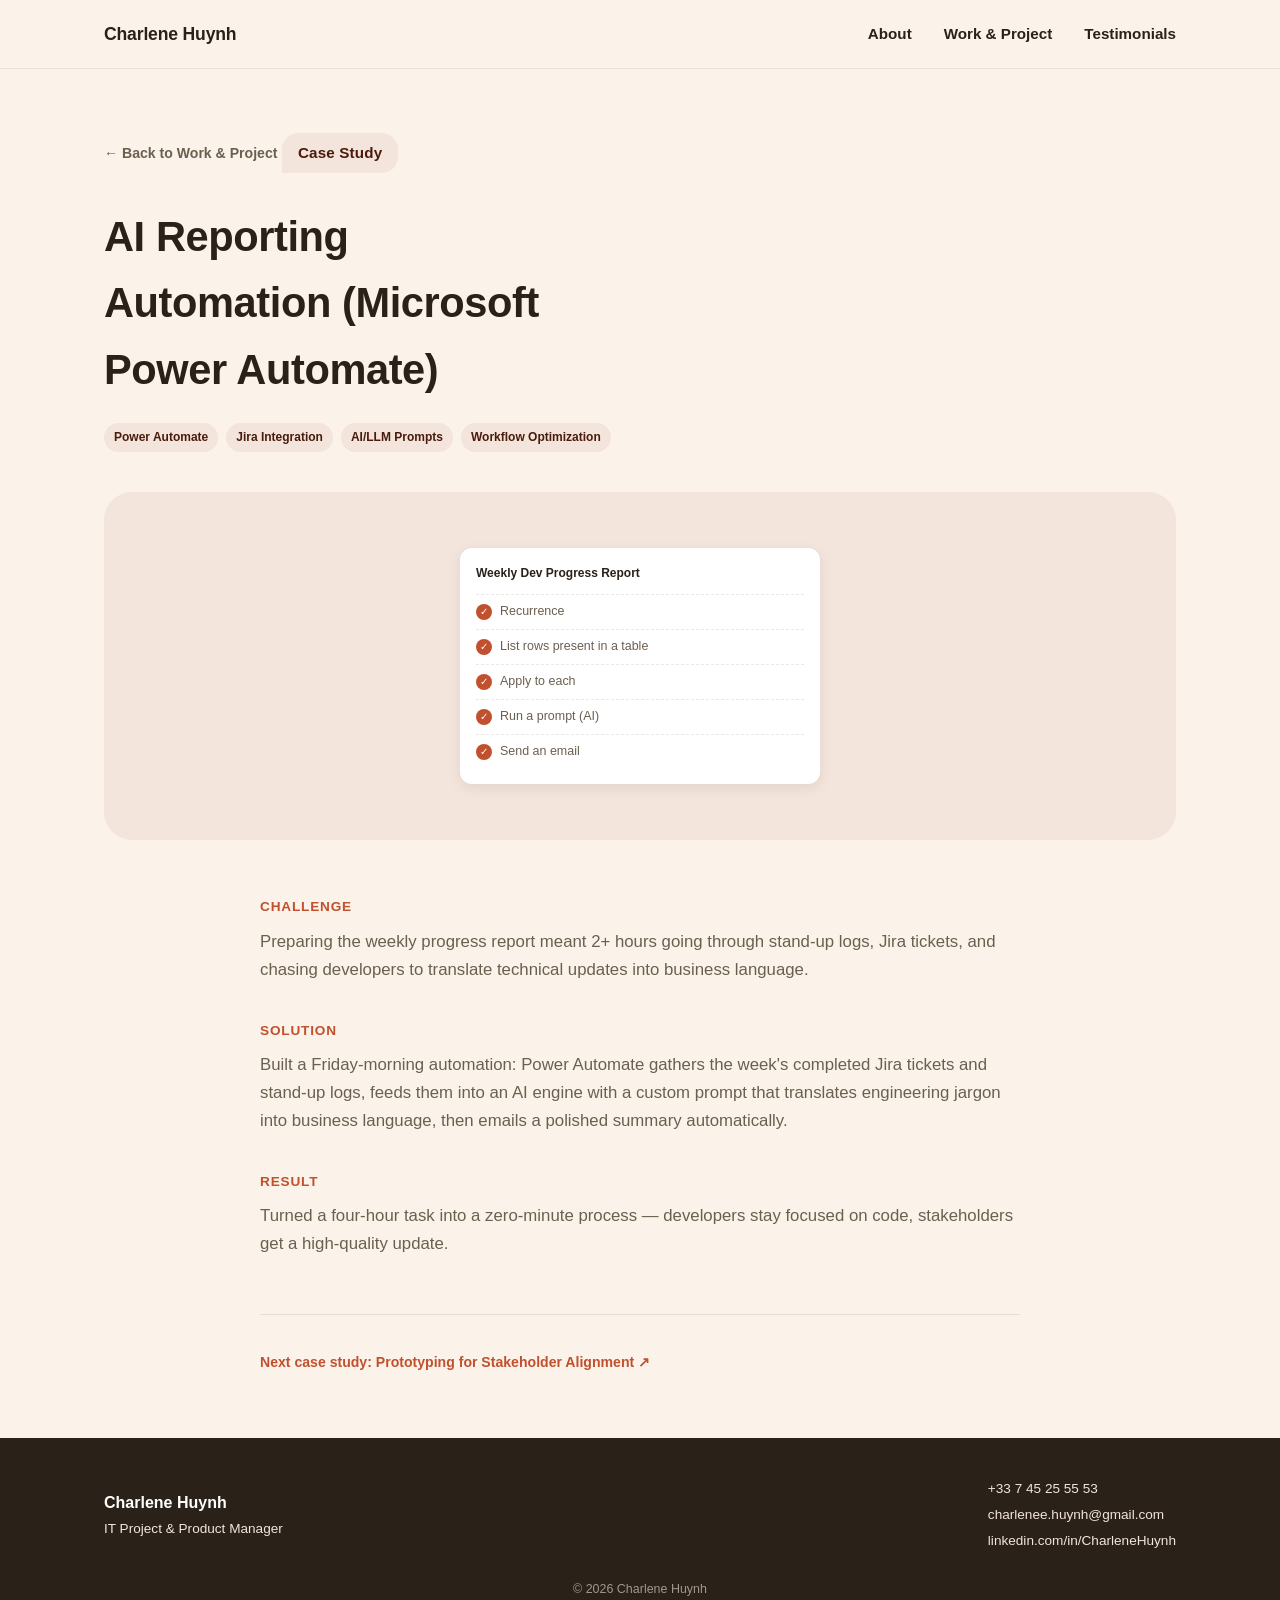
==== work/ai-reporting.html @ f8cd50cb "Initial site" ====
<!DOCTYPE html>
<html lang="en">
<head>
<meta charset="UTF-8">
<meta name="viewport" content="width=device-width, initial-scale=1.0">
<title>AI Reporting Automation — Charlene Huynh</title>
<meta name="description" content="Case study: automating weekly progress reports with Power Automate and AI.">
<link rel="stylesheet" href="../css/style.css">
</head>
<body>

<header class="site-header">
  <div class="wrap header-inner">
    <a href="../index.html#about" class="logo">Charlene Huynh</a>
    <button class="nav-toggle" id="navToggle" aria-label="Toggle navigation" aria-expanded="false">
      <span></span><span></span><span></span>
    </button>
    <nav class="site-nav" id="siteNav">
      <a href="../index.html#about" class="nav-link">About</a>
      <a href="../index.html#work" class="nav-link">Work &amp; Project</a>
      <a href="../index.html#testimonials" class="nav-link">Testimonials</a>
    </nav>
  </div>
</header>

<main>
  <section class="section case-hero">
    <div class="wrap">
      <a href="../index.html#work" class="back-link">← Back to Work &amp; Project</a>
      <p class="eyebrow">Case Study</p>
      <h1 class="case-title">AI Reporting Automation (Microsoft Power Automate)</h1>
      <div class="tag-row">
        <span class="tag">Power Automate</span>
        <span class="tag">Jira Integration</span>
        <span class="tag">AI/LLM Prompts</span>
        <span class="tag">Workflow Optimization</span>
      </div>
    </div>
  </section>

  <section class="section" style="padding-top:0;">
    <div class="wrap">
      <div class="case-visual-wrap">
        <div class="mock-flow">
          <div class="mock-flow-title">Weekly Dev Progress Report</div>
          <div class="mock-flow-step"><span class="mock-flow-check">✓</span>Recurrence</div>
          <div class="mock-flow-step"><span class="mock-flow-check">✓</span>List rows present in a table</div>
          <div class="mock-flow-step"><span class="mock-flow-check">✓</span>Apply to each</div>
          <div class="mock-flow-step"><span class="mock-flow-check">✓</span>Run a prompt (AI)</div>
          <div class="mock-flow-step"><span class="mock-flow-check">✓</span>Send an email</div>
        </div>
      </div>

      <div class="case-content">
        <div class="case-block">
          <h2>Challenge</h2>
          <p>Preparing the weekly progress report meant 2+ hours going through stand-up logs, Jira tickets, and chasing developers to translate technical updates into business language.</p>
        </div>
        <div class="case-block">
          <h2>Solution</h2>
          <p>Built a Friday-morning automation: Power Automate gathers the week's completed Jira tickets and stand-up logs, feeds them into an AI engine with a custom prompt that translates engineering jargon into business language, then emails a polished summary automatically.</p>
        </div>
        <div class="case-block">
          <h2>Result</h2>
          <p>Turned a four-hour task into a zero-minute process — developers stay focused on code, stakeholders get a high-quality update.</p>
        </div>

        <div class="case-nav-row">
          <a href="prototyping.html" class="project-link">Next case study: Prototyping for Stakeholder Alignment ↗</a>
        </div>
      </div>
    </div>
  </section>
</main>

<footer class="site-footer">
  <div class="wrap footer-inner">
    <div class="footer-brand">
      <p class="footer-name">Charlene Huynh</p>
      <p class="footer-title">IT Project &amp; Product Manager</p>
    </div>
    <div class="footer-contact">
      <a href="tel:+33745255553">+33 7 45 25 55 53</a>
      <a href="mailto:charlenee.huynh@gmail.com">charlenee.huynh@gmail.com</a>
      <a href="https://linkedin.com/in/CharleneHuynh" target="_blank" rel="noopener">linkedin.com/in/CharleneHuynh</a>
    </div>
    <p class="footer-copy">&copy; 2026 Charlene Huynh</p>
  </div>
</footer>

<script src="../js/main.js"></script>
</body>
</html>
---- css/style.css ----
/* ===== Design tokens ===== */
:root {
  --bg: #FBF3E9;
  --heading: #2A2118;
  --body: #6B5F4F;
  --tint: #F3E4DC;
  --mid: #C1502E;
  --deep: #9E3D1F;
  --darkest: #4A1B0C;

  --font: -apple-system, BlinkMacSystemFont, "Segoe UI", Roboto, "Helvetica Neue", Arial, sans-serif;

  --radius-lg: 28px;
  --radius-md: 18px;
  --radius-sm: 12px;

  --wrap-max: 1120px;
}

/* ===== Reset ===== */
* { box-sizing: border-box; }
html { scroll-behavior: smooth; }
body {
  margin: 0;
  font-family: var(--font);
  background: var(--bg);
  color: var(--body);
  line-height: 1.6;
  -webkit-font-smoothing: antialiased;
}
img { max-width: 100%; display: block; }
a { color: inherit; text-decoration: none; }
ul, ol { margin: 0; padding: 0; list-style: none; }
h1, h2, h3, p { margin: 0; }

.wrap {
  max-width: var(--wrap-max);
  margin: 0 auto;
  padding: 0 24px;
}

.section { padding: 64px 0; }

.section-heading {
  font-size: clamp(1.5rem, 2.2vw, 2rem);
  font-weight: 800;
  color: var(--heading);
  letter-spacing: -0.01em;
  margin-bottom: 32px;
}
.section-heading.centered { text-align: center; }

/* ===== Buttons ===== */
.btn {
  display: inline-flex;
  align-items: center;
  justify-content: center;
  padding: 14px 28px;
  border-radius: 999px;
  font-weight: 600;
  font-size: 0.95rem;
  border: 2px solid var(--heading);
  transition: transform 0.15s ease, background 0.15s ease, color 0.15s ease;
  cursor: pointer;
}
.btn:hover { transform: translateY(-2px); }
.btn-primary {
  background: var(--heading);
  color: var(--bg);
}
.btn-primary:hover { background: #3a2e20; }
.btn-secondary {
  background: transparent;
  color: var(--heading);
}
.btn-secondary:hover { background: var(--heading); color: var(--bg); }

/* ===== Header / Nav ===== */
.site-header {
  position: sticky;
  top: 0;
  z-index: 100;
  background: rgba(251, 243, 233, 0.9);
  backdrop-filter: blur(8px);
  border-bottom: 1px solid rgba(42, 33, 24, 0.08);
}
.header-inner {
  display: flex;
  align-items: center;
  justify-content: space-between;
  padding-top: 18px;
  padding-bottom: 18px;
}
.logo {
  font-weight: 800;
  font-size: 1.1rem;
  color: var(--heading);
  letter-spacing: -0.01em;
}
.site-nav {
  display: flex;
  gap: 32px;
}
.nav-link {
  font-weight: 600;
  font-size: 0.95rem;
  color: var(--heading);
  position: relative;
  padding: 4px 0;
}
.nav-link::after {
  content: "";
  position: absolute;
  left: 0; right: 100%;
  bottom: 0;
  height: 2px;
  background: var(--mid);
  transition: right 0.2s ease;
}
.nav-link:hover::after,
.nav-link.active::after { right: 0; }

.nav-toggle {
  display: none;
  flex-direction: column;
  justify-content: center;
  gap: 5px;
  width: 32px;
  height: 32px;
  background: none;
  border: none;
  cursor: pointer;
  padding: 0;
}
.nav-toggle span {
  display: block;
  height: 2px;
  width: 100%;
  background: var(--heading);
  border-radius: 2px;
  transition: transform 0.2s ease, opacity 0.2s ease;
}
.nav-toggle.is-open span:nth-child(1) { transform: translateY(7px) rotate(45deg); }
.nav-toggle.is-open span:nth-child(2) { opacity: 0; }
.nav-toggle.is-open span:nth-child(3) { transform: translateY(-7px) rotate(-45deg); }

/* ===== Hero ===== */
.hero-section { padding-top: 48px; }

.hero-card {
  background: var(--bg);
  border-radius: var(--radius-lg);
  display: grid;
  grid-template-columns: 55% 45%;
  align-items: stretch;
  gap: 24px;
  padding: 24px 0;
}
.hero-content {
  min-width: 0;
  display: flex;
  flex-direction: column;
  justify-content: center;
}
.eyebrow {
  display: inline-flex;
  width: fit-content;
  background: var(--tint);
  color: var(--darkest);
  font-weight: 700;
  font-size: 0.95rem;
  letter-spacing: 0.01em;
  border-radius: 16px 16px 16px 0px;
  padding: 8px 16px;
  margin-bottom: 16px;
  opacity: 0;
  transform: scale(0.2) translateY(16px);
  animation:
    eyebrow-fade-in 0.45s ease forwards,
    eyebrow-pop-in 0.55s cubic-bezier(0.34, 1.9, 0.64, 1) forwards;
}
@keyframes eyebrow-fade-in {
  from { opacity: 0; }
  to { opacity: 1; }
}
@keyframes eyebrow-pop-in {
  from { transform: scale(0.2) translateY(16px); }
  to { transform: scale(1) translateY(0); }
}
.hero-headline {
  font-size: clamp(2.6rem, 6vw, 4.5rem);
  font-weight: 800;
  line-height: 1.05;
  letter-spacing: -0.02em;
  margin-bottom: 20px;
}
.hero-headline .line-charcoal,
.hero-headline .line-accent {
  display: block;
}
.line-charcoal { color: var(--heading); }
.line-accent { color: var(--mid); }

.hero-support {
  color: var(--body);
  font-size: 1.15rem;
  max-width: 46ch;
  margin-bottom: 32px;
}
.hero-buttons {
  display: flex;
  gap: 16px;
  flex-wrap: wrap;
}

.hero-photo {
  border: none;
  box-shadow: none;
  outline: none;
  border-radius: var(--radius-lg);
  overflow: hidden;
}
.hero-photo img {
  display: block;
  width: 100%;
  height: 100%;
  object-fit: cover;
  border: none;
  box-shadow: none;
  outline: none;
}

/* ===== Stat row ===== */
.stat-row {
  display: flex;
  align-items: center;
  padding: 0.5rem;
  width: 100%;
  margin-top: 12px;
}
.stat-col {
  flex: 1;
  display: flex;
  flex-direction: column;
  align-items: center;
  text-align: center;
}
.stat-number {
  font-size: 30px;
  font-weight: 800;
  line-height: 1;
  color: var(--deep);
}
.stat-caption {
  margin-top: 6px;
  font-size: 12px;
  color: var(--body);
}
.stat-divider {
  align-self: stretch;
  width: 1px;
  background: #E4D5C8;
  flex-shrink: 0;
  margin: 0 16px;
}

/* ===== Bio ===== */
.bio-block { padding: 56px 0 8px; }
.positioning-line {
  font-size: 1.3rem;
  font-weight: 700;
  color: var(--heading);
  margin-bottom: 16px;
  line-height: 1.4;
}
.bio-text { margin-bottom: 28px; }
.meta-row {
  display: grid;
  grid-template-columns: repeat(auto-fit, minmax(180px, 1fr));
  gap: 20px;
  border-top: 1px solid rgba(42,33,24,0.1);
  padding-top: 24px;
}
.meta-label {
  display: block;
  font-size: 0.8rem;
  font-weight: 700;
  text-transform: uppercase;
  letter-spacing: 0.05em;
  color: var(--mid);
  margin-bottom: 6px;
}
.meta-value { font-size: 0.95rem; color: var(--body); }

.lang-pills {
  display: flex;
  flex-wrap: wrap;
  gap: 8px;
}
.lang-pill {
  background: var(--tint);
  border-radius: 999px;
  padding: 6px 14px;
  font-size: 12px;
  color: var(--deep);
}
.lang-pill strong {
  font-weight: 700;
  font-size: 13px;
  color: var(--darkest);
}

/* ===== Skills ===== */
.skills-block { padding-top: 56px; }
.skills-grid {
  display: flex;
  flex-wrap: wrap;
  justify-content: center;
  align-items: stretch;
  gap: 20px;
}
.skill-card {
  flex: 0 1 31%;
  background: var(--tint);
  border-radius: var(--radius-md);
  padding: 28px;
  box-shadow: 0 4px 18px rgba(42, 33, 24, 0.07);
}
.skill-icon {
  display: inline-flex;
  align-items: center;
  justify-content: center;
  width: 44px;
  height: 44px;
  background: var(--bg);
  color: var(--mid);
  border-radius: 12px;
  margin-bottom: 16px;
}
.skill-icon svg { width: 22px; height: 22px; }
.skill-title {
  font-size: 1.05rem;
  font-weight: 700;
  color: var(--heading);
  margin-bottom: 8px;
}
.skill-desc { font-size: 0.9rem; color: var(--body); }

/* ===== CV / Timeline ===== */
.cv-section { background: var(--tint); }

.timeline {
  position: relative;
  margin-left: 6px;
  padding-left: 32px;
  border-left: 2px solid rgba(42,33,24,0.15);
}
.timeline-item { position: relative; padding-bottom: 36px; }
.timeline-item:last-child { padding-bottom: 0; }
.timeline-dot {
  position: absolute;
  left: -39px;
  top: 4px;
  width: 14px;
  height: 14px;
  border-radius: 50%;
  background: #b8ab97;
  border: 3px solid var(--tint);
}
.timeline-item.is-current .timeline-dot {
  background: var(--mid);
  width: 16px;
  height: 16px;
  left: -40px;
}
.timeline-role {
  font-weight: 700;
  color: var(--heading);
  font-size: 1.05rem;
  margin-bottom: 4px;
}
.timeline-meta {
  font-size: 0.85rem;
  color: var(--mid);
  font-weight: 600;
  margin-bottom: 8px;
}
.timeline-summary { font-size: 0.95rem; max-width: 68ch; }
.timeline-summary li {
  position: relative;
  padding-left: 18px;
  margin-bottom: 6px;
}
.timeline-summary li:last-child { margin-bottom: 0; }
.timeline-summary li::before {
  content: "";
  position: absolute;
  left: 0;
  top: 0.6em;
  width: 6px;
  height: 6px;
  border-radius: 50%;
  background: var(--mid);
}

.timeline-other {
  margin-top: 24px;
  margin-left: 32px;
  font-size: 0.88rem;
  color: var(--body);
}

.cv-columns {
  display: grid;
  grid-template-columns: 1fr 1fr;
  gap: 40px;
  margin-top: 48px;
}
.cv-subheading {
  font-size: 1.1rem;
  font-weight: 700;
  color: var(--heading);
  margin-bottom: 18px;
}
.cv-list li { margin-bottom: 18px; }
.cv-list-title { font-weight: 700; color: var(--heading); font-size: 0.95rem; }
.cv-list-meta { font-size: 0.82rem; color: var(--mid); font-weight: 600; margin: 2px 0; }
.cv-list-desc { font-size: 0.88rem; color: var(--body); }

.cv-download-row { margin-top: 40px; }

/* ===== Work & Project ===== */
.project-grid {
  display: grid;
  grid-template-columns: repeat(3, 1fr);
  gap: 24px;
}
.project-card {
  background: var(--bg);
  border-radius: var(--radius-md);
  overflow: hidden;
  display: flex;
  flex-direction: column;
  box-shadow: 0 4px 18px rgba(42, 33, 24, 0.08);
  transition: transform 0.18s ease, box-shadow 0.18s ease;
}
a.project-card { cursor: pointer; }
a.project-card:hover {
  transform: translateY(-4px);
  box-shadow: 0 10px 28px rgba(42, 33, 24, 0.14);
}
.project-visual {
  background: var(--tint);
  aspect-ratio: 4/3;
  display: flex;
  align-items: center;
  justify-content: center;
  padding: 20px;
}
.project-body { padding: 24px; }
.project-title {
  font-size: 1.05rem;
  font-weight: 700;
  color: var(--heading);
  margin-bottom: 12px;
}
.tag-row {
  display: flex;
  flex-wrap: wrap;
  gap: 8px;
  margin-bottom: 16px;
}
.tag {
  font-size: 0.75rem;
  font-weight: 700;
  color: var(--darkest);
  background: var(--tint);
  padding: 5px 10px;
  border-radius: 999px;
}
.project-text {
  font-size: 0.9rem;
  color: var(--body);
  margin-bottom: 10px;
}
.project-link {
  display: inline-flex;
  align-items: center;
  gap: 4px;
  margin-top: 4px;
  font-size: 0.88rem;
  font-weight: 700;
  color: var(--mid);
}
a.project-card:hover .project-link { text-decoration: underline; }

/* --- Diagram (Project 1) --- */
.diagram { width: 100%; height: auto; }
.diagram .node { fill: #fff; stroke: var(--mid); stroke-width: 1.5; }
.diagram .node-start { fill: var(--deep); stroke: var(--deep); }
.diagram .node-start + .node-text { fill: var(--tint); }
.diagram .node-text { fill: var(--heading); font-size: 13px; font-weight: 700; }
.diagram .edge { stroke: var(--mid); stroke-width: 1.5; fill: none; }
.diagram .arrowhead { fill: var(--mid); }

/* --- Mock Power Automate flow (Project 2) --- */
.mock-flow {
  background: #fff;
  border-radius: var(--radius-sm);
  padding: 16px;
  width: 100%;
  box-shadow: 0 4px 14px rgba(42,33,24,0.08);
}
.mock-flow-title {
  font-size: 0.75rem;
  font-weight: 700;
  color: var(--heading);
  margin-bottom: 10px;
}
.mock-flow-step {
  display: flex;
  align-items: center;
  gap: 8px;
  font-size: 0.78rem;
  color: var(--body);
  padding: 7px 0;
  border-top: 1px dashed rgba(42,33,24,0.1);
}
.mock-flow-step:first-of-type { border-top: none; }
.mock-flow-check {
  width: 16px;
  height: 16px;
  border-radius: 50%;
  background: var(--mid);
  color: #fff;
  font-size: 10px;
  display: inline-flex;
  align-items: center;
  justify-content: center;
  flex-shrink: 0;
}

/* --- Mock Figma phone (Project 3) --- */
.mock-phone {
  width: 130px;
  height: 100%;
  max-height: 220px;
  background: var(--heading);
  border-radius: 22px;
  padding: 10px 8px;
  position: relative;
  margin: 0 auto;
}
.mock-phone-notch {
  width: 40px;
  height: 6px;
  background: rgba(251,243,233,0.3);
  border-radius: 4px;
  margin: 0 auto 8px;
}
.mock-phone-screen {
  background: #fff;
  border-radius: 12px;
  height: calc(100% - 16px);
  padding: 8px;
  display: flex;
  flex-direction: column;
  gap: 6px;
}
.mock-phone-bar {
  font-size: 8px;
  font-weight: 700;
  color: var(--mid);
  text-align: center;
  margin-bottom: 2px;
}
.mock-phone-avatars { display: flex; gap: 4px; }
.mock-phone-avatars span {
  width: 12px; height: 12px;
  border-radius: 50%;
  background: var(--tint);
  border: 1px solid var(--mid);
}
.mock-phone-photo {
  flex: 1;
  background: var(--tint);
  border-radius: 6px;
}
.mock-phone-lines { display: flex; flex-direction: column; gap: 4px; }
.mock-phone-lines span {
  height: 4px;
  border-radius: 2px;
  background: #eee;
}
.mock-phone-lines span:nth-child(1) { width: 90%; }
.mock-phone-lines span:nth-child(2) { width: 70%; }
.mock-phone-lines span:nth-child(3) { width: 50%; }

/* ===== Testimonials ===== */
.testimonial-grid {
  display: grid;
  grid-template-columns: repeat(3, 1fr);
  gap: 24px;
}
.testimonial-card {
  text-align: center;
  padding: 8px;
}
.avatar {
  width: 52px;
  height: 52px;
  border-radius: 50%;
  background: var(--tint);
  color: var(--mid);
  font-weight: 800;
  font-size: 0.95rem;
  display: flex;
  align-items: center;
  justify-content: center;
  margin: 0 auto 18px;
}
.testimonial-quote {
  font-size: 0.92rem;
  color: var(--body);
  margin-bottom: 16px;
}
.testimonial-name {
  font-weight: 700;
  color: var(--heading);
  font-size: 0.9rem;
}
.testimonial-role {
  font-size: 0.8rem;
  color: var(--body);
  margin-top: 2px;
}

/* ===== Footer ===== */
.site-footer {
  background: var(--heading);
  color: var(--tint);
  padding: 40px 0;
}
.footer-inner {
  display: flex;
  flex-wrap: wrap;
  justify-content: space-between;
  align-items: center;
  gap: 20px;
}
.footer-name { font-weight: 800; color: #fff; }
.footer-title { font-size: 0.85rem; color: var(--tint); margin-top: 2px; }
.footer-contact {
  display: flex;
  flex-direction: column;
  gap: 4px;
  font-size: 0.85rem;
}
.footer-contact a:hover { color: var(--mid); }
.footer-copy {
  font-size: 0.78rem;
  color: rgba(243,228,220,0.6);
  width: 100%;
  text-align: center;
  margin-top: 8px;
}

/* ===== Case Study (project detail pages) ===== */
.back-link {
  display: inline-flex;
  align-items: center;
  gap: 6px;
  font-size: 0.88rem;
  font-weight: 700;
  color: var(--body);
  margin-bottom: 24px;
}
.back-link:hover { color: var(--mid); }

.case-hero { padding-bottom: 24px; }
.case-title {
  font-size: clamp(1.8rem, 3.6vw, 2.6rem);
  font-weight: 800;
  color: var(--heading);
  letter-spacing: -0.01em;
  margin: 14px 0 20px;
  max-width: 20ch;
}

.case-visual-wrap {
  background: var(--tint);
  border-radius: var(--radius-lg);
  padding: clamp(24px, 5vw, 56px);
  display: flex;
  align-items: center;
  justify-content: center;
  min-height: 280px;
}
.case-visual-wrap .diagram { max-width: 560px; }
.case-visual-wrap .mock-flow { max-width: 360px; }
.case-visual-wrap .mock-phone { width: 200px; max-height: 360px; }

.case-content {
  max-width: 760px;
  margin: 0 auto;
  padding-top: 56px;
}
.case-block { margin-bottom: 36px; }
.case-block:last-of-type { margin-bottom: 0; }
.case-block h2 {
  font-size: 0.85rem;
  font-weight: 800;
  text-transform: uppercase;
  letter-spacing: 0.06em;
  color: var(--mid);
  margin-bottom: 10px;
}
.case-block p {
  font-size: 1.05rem;
  color: var(--body);
  line-height: 1.65;
}

.case-cta { margin-top: 40px; }

.case-nav-row {
  margin-top: 56px;
  padding-top: 32px;
  border-top: 1px solid rgba(42,33,24,0.1);
}

/* ===== Responsive ===== */
@media (max-width: 860px) {
  .nav-toggle { display: flex; }
  .site-nav {
    position: absolute;
    top: 100%;
    left: 0;
    right: 0;
    background: var(--bg);
    flex-direction: column;
    gap: 0;
    max-height: 0;
    overflow: hidden;
    transition: max-height 0.25s ease;
    border-bottom: 1px solid rgba(42,33,24,0.08);
  }
  .site-nav.is-open { max-height: 240px; }
  .nav-link { padding: 16px 24px; border-top: 1px solid rgba(42,33,24,0.06); }

  .hero-card { grid-template-columns: 1fr; gap: 28px; }
  .hero-photo { width: 100%; max-width: 220px; margin: 0 auto; border-radius: var(--radius-md); order: 1; }
  .hero-photo img { height: auto; aspect-ratio: 4/5; }
  .hero-content { text-align: center; order: 2; }
  .hero-buttons { justify-content: center; }

  .skill-card { flex-basis: 47%; }
  .cv-columns { grid-template-columns: 1fr; gap: 32px; }
  .project-grid { grid-template-columns: 1fr; }
  .testimonial-grid { grid-template-columns: 1fr; }
  .footer-inner { flex-direction: column; text-align: center; }
  .footer-contact { align-items: center; }
}

@media (max-width: 640px) {
  .stat-row { display: grid; grid-template-columns: 1fr 1fr; gap: 24px; padding: 0.5rem; }
  .stat-divider { display: none; }
}

@media (max-width: 520px) {
  .skill-card { flex-basis: 100%; }
  .section { padding: 48px 0; }
}
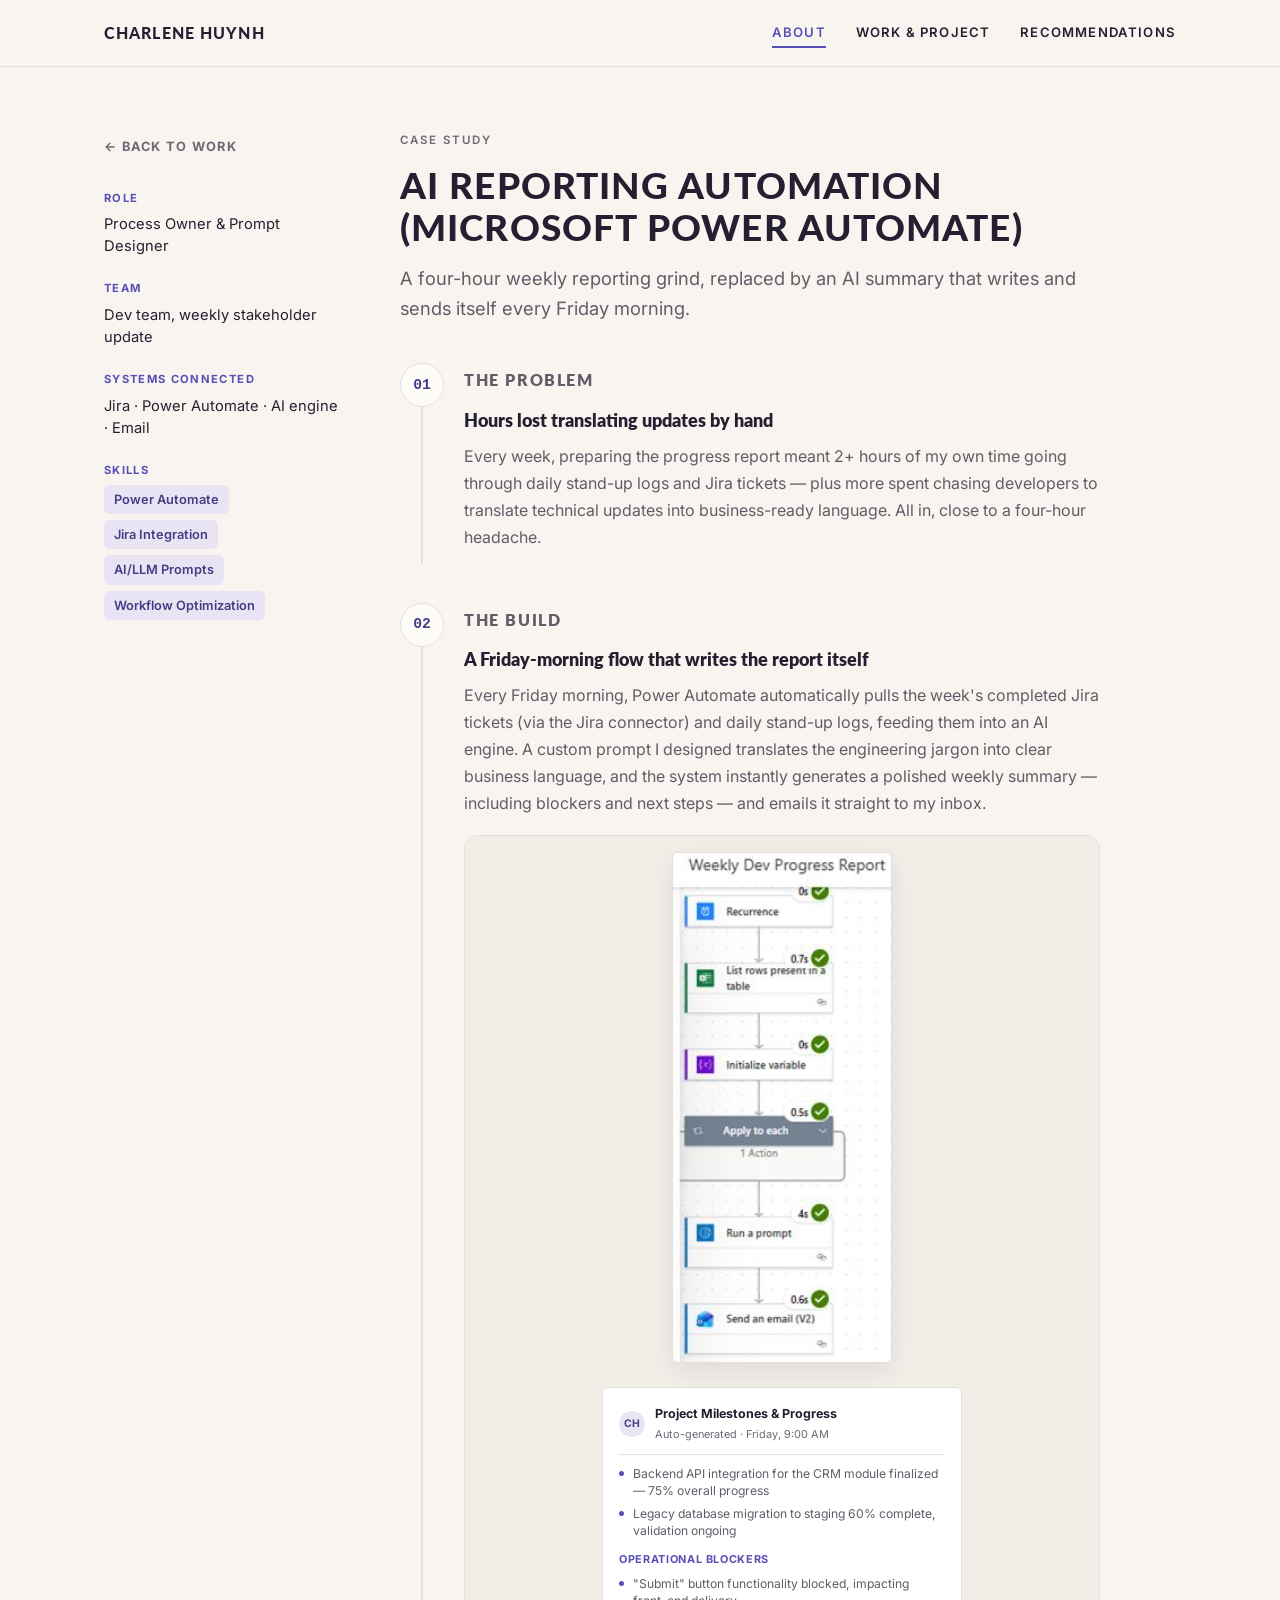
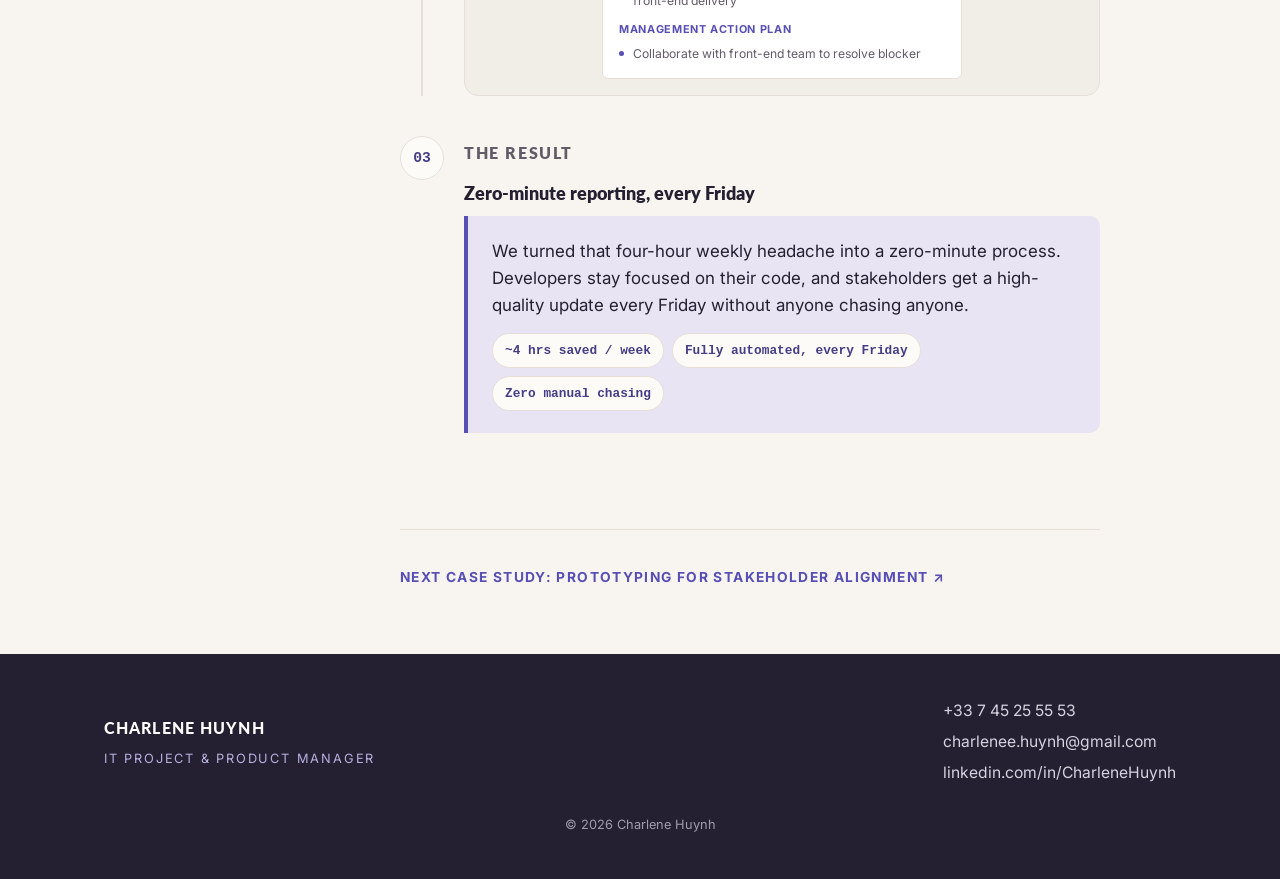
==== commit dee2f51b: "Add real project screenshots, new case studies, and CV update Swap illustrative mockups for real scr" ====
--- a/work/ai-reporting.html
+++ b/work/ai-reporting.html
@@ -5,7 +5,10 @@
 <meta name="viewport" content="width=device-width, initial-scale=1.0">
 <title>AI Reporting Automation — Charlene Huynh</title>
 <meta name="description" content="Case study: automating weekly progress reports with Power Automate and AI.">
-<link rel="stylesheet" href="../css/style.css">
+<link rel="preconnect" href="https://fonts.googleapis.com">
+<link rel="preconnect" href="https://fonts.gstatic.com" crossorigin>
+<link href="https://fonts.googleapis.com/css2?family=Figtree:wght@700;800&family=Lato:wght@400;700;900&family=Inter:wght@400;500;600;700&display=swap" rel="stylesheet">
+<link rel="stylesheet" href="../css/style.css?v=11">
 </head>
 <body>
 
@@ -18,51 +21,102 @@
     <nav class="site-nav" id="siteNav">
       <a href="../index.html#about" class="nav-link">About</a>
       <a href="../index.html#work" class="nav-link">Work &amp; Project</a>
-      <a href="../index.html#testimonials" class="nav-link">Testimonials</a>
+      <a href="../index.html#recommendations" class="nav-link">Recommendations</a>
     </nav>
   </div>
 </header>
 
 <main>
-  <section class="section case-hero">
-    <div class="wrap">
-      <a href="../index.html#work" class="back-link">← Back to Work &amp; Project</a>
-      <p class="eyebrow">Case Study</p>
-      <h1 class="case-title">AI Reporting Automation (Microsoft Power Automate)</h1>
-      <div class="tag-row">
-        <span class="tag">Power Automate</span>
-        <span class="tag">Jira Integration</span>
-        <span class="tag">AI/LLM Prompts</span>
-        <span class="tag">Workflow Optimization</span>
-      </div>
-    </div>
-  </section>
+  <section class="section">
+    <div class="wrap field-wrap">
+      <aside class="field-rail">
+        <a href="../index.html#work" class="back-link">← Back to Work</a>
+        <div class="field-meta">
+          <div class="field-meta-label">Role</div>
+          <div class="field-meta-value">Process Owner &amp; Prompt Designer</div>
+        </div>
+        <div class="field-meta">
+          <div class="field-meta-label">Team</div>
+          <div class="field-meta-value">Dev team, weekly stakeholder update</div>
+        </div>
+        <div class="field-meta">
+          <div class="field-meta-label">Systems connected</div>
+          <div class="field-meta-value">Jira · Power Automate · AI engine · Email</div>
+        </div>
+        <div class="field-meta">
+          <div class="field-meta-label">Skills</div>
+          <div class="tag-row">
+            <span class="tag">Power Automate</span>
+            <span class="tag">Jira Integration</span>
+            <span class="tag">AI/LLM Prompts</span>
+            <span class="tag">Workflow Optimization</span>
+          </div>
+        </div>
+      </aside>
 
-  <section class="section" style="padding-top:0;">
-    <div class="wrap">
-      <div class="case-visual-wrap">
-        <div class="mock-flow">
-          <div class="mock-flow-title">Weekly Dev Progress Report</div>
-          <div class="mock-flow-step"><span class="mock-flow-check">✓</span>Recurrence</div>
-          <div class="mock-flow-step"><span class="mock-flow-check">✓</span>List rows present in a table</div>
-          <div class="mock-flow-step"><span class="mock-flow-check">✓</span>Apply to each</div>
-          <div class="mock-flow-step"><span class="mock-flow-check">✓</span>Run a prompt (AI)</div>
-          <div class="mock-flow-step"><span class="mock-flow-check">✓</span>Send an email</div>
+      <div class="field-main">
+        <p class="eyebrow">Case Study</p>
+        <h1 class="case-title field-title">AI Reporting Automation (Microsoft Power Automate)</h1>
+        <p class="field-lede">A four-hour weekly reporting grind, replaced by an AI summary that writes and sends itself every Friday morning.</p>
+
+        <div class="field-step">
+          <div class="field-step-rail"></div>
+          <div class="field-marker">01</div>
+          <div class="field-step-content">
+            <p class="field-step-label">The Problem</p>
+            <h2 class="field-step-heading">Hours lost translating updates by hand</h2>
+            <p>Every week, preparing the progress report meant 2+ hours of my own time going through daily stand-up logs and Jira tickets — plus more spent chasing developers to translate technical updates into business-ready language. All in, close to a four-hour headache.</p>
+          </div>
         </div>
-      </div>
 
-      <div class="case-content">
-        <div class="case-block">
-          <h2>Challenge</h2>
-          <p>Preparing the weekly progress report meant 2+ hours going through stand-up logs, Jira tickets, and chasing developers to translate technical updates into business language.</p>
+        <div class="field-step">
+          <div class="field-step-rail"></div>
+          <div class="field-marker">02</div>
+          <div class="field-step-content">
+            <p class="field-step-label">The Build</p>
+            <h2 class="field-step-heading">A Friday-morning flow that writes the report itself</h2>
+            <p>Every Friday morning, Power Automate automatically pulls the week's completed Jira tickets (via the Jira connector) and daily stand-up logs, feeding them into an AI engine. A custom prompt I designed translates the engineering jargon into clear business language, and the system instantly generates a polished weekly summary — including blockers and next steps — and emails it straight to my inbox.</p>
+            <div class="case-visual-wrap case-visual-wrap-tight case-visual-split field-step-visual">
+              <img class="case-screenshot" src="../assets/work/power-automate-flow.jpg" alt="Screenshot of the actual Power Automate flow: Recurrence, List rows present in a table, Initialize variable, Apply to each, Run a prompt, Send an email">
+              <div class="mock-email">
+                <div class="mock-email-header">
+                  <span class="mock-email-avatar">CH</span>
+                  <div>
+                    <div class="mock-email-subject">Project Milestones &amp; Progress</div>
+                    <div class="mock-email-meta">Auto-generated · Friday, 9:00 AM</div>
+                  </div>
+                </div>
+                <ul class="mock-email-list">
+                  <li>Backend API integration for the CRM module finalized — 75% overall progress</li>
+                  <li>Legacy database migration to staging 60% complete, validation ongoing</li>
+                </ul>
+                <div class="mock-email-section">Operational Blockers</div>
+                <ul class="mock-email-list">
+                  <li>"Submit" button functionality blocked, impacting front-end delivery</li>
+                </ul>
+                <div class="mock-email-section">Management Action Plan</div>
+                <ul class="mock-email-list">
+                  <li>Collaborate with front-end team to resolve blocker</li>
+                </ul>
+              </div>
+            </div>
+          </div>
         </div>
-        <div class="case-block">
-          <h2>Solution</h2>
-          <p>Built a Friday-morning automation: Power Automate gathers the week's completed Jira tickets and stand-up logs, feeds them into an AI engine with a custom prompt that translates engineering jargon into business language, then emails a polished summary automatically.</p>
-        </div>
-        <div class="case-block">
-          <h2>Result</h2>
-          <p>Turned a four-hour task into a zero-minute process — developers stay focused on code, stakeholders get a high-quality update.</p>
+
+        <div class="field-step">
+          <div class="field-marker">03</div>
+          <div class="field-step-content">
+            <p class="field-step-label">The Result</p>
+            <h2 class="field-step-heading">Zero-minute reporting, every Friday</h2>
+            <div class="field-result-card">
+              <p>We turned that four-hour weekly headache into a zero-minute process. Developers stay focused on their code, and stakeholders get a high-quality update every Friday without anyone chasing anyone.</p>
+              <div class="field-stat-row">
+                <span class="field-stat-chip">~4 hrs saved / week</span>
+                <span class="field-stat-chip">Fully automated, every Friday</span>
+                <span class="field-stat-chip">Zero manual chasing</span>
+              </div>
+            </div>
+          </div>
         </div>
 
         <div class="case-nav-row">
@@ -88,6 +142,11 @@
   </div>
 </footer>
 
-<script src="../js/main.js"></script>
+<div class="lightbox" id="lightbox" hidden>
+  <button class="lightbox-close" aria-label="Close">&times;</button>
+  <img class="lightbox-img" src="" alt="">
+</div>
+
+<script src="../js/main.js?v=11"></script>
 </body>
 </html>
--- a/css/style.css
+++ b/css/style.css
@@ -1,18 +1,32 @@
 /* ===== Design tokens ===== */
 :root {
-  --bg: #FBF3E9;
-  --heading: #2A2118;
-  --body: #6B5F4F;
-  --tint: #F3E4DC;
-  --mid: #C1502E;
-  --deep: #9E3D1F;
-  --darkest: #4A1B0C;
-
-  --font: -apple-system, BlinkMacSystemFont, "Segoe UI", Roboto, "Helvetica Neue", Arial, sans-serif;
-
-  --radius-lg: 28px;
-  --radius-md: 18px;
-  --radius-sm: 12px;
+  /* Warm paper, blue marks. The paper, lines and soft fills are warm neutrals;
+     periwinkle is reserved for accents so it reads as a deliberate colour on a
+     warm page rather than a cold wash over everything. */
+  --bg: #F8F5F0;        /* sand off-white */
+  --surface: #FDFBF8;   /* cards */
+  --tint: #F1EDE7;      /* warm fill: section bands, project visuals */
+  --lilac: #E9E4F3;     /* blue mark: tags, icon tiles, photo offset */
+  --line: #E5DFD7;      /* warm hairlines */
+
+  --heading: #252031;
+  --body: #625C68;
+  --muted: #6E6874;    /* darkened from #877F8C: the old value failed contrast
+                          on all three backgrounds (3.3–3.7:1) */
+
+  --mid: #574FB5;
+  --deep: #453D85;
+  --darkest: #252031;
+
+  --font-headline: Figtree, "Segoe UI", Roboto, Helvetica, Arial, sans-serif;
+  --font-display: Lato, "Segoe UI", Roboto, Helvetica, Arial, sans-serif;
+  --font-body: Inter, "Segoe UI", Roboto, Helvetica, Arial, sans-serif;
+  --font-mono: "SFMono-Regular", Consolas, "Liberation Mono", Menlo, monospace;
+
+  --radius-lg: 14px;
+  --radius-md: 8px;
+  --radius-sm: 6px;
+  --arch: 999px 999px 12px 12px;
 
   --wrap-max: 1120px;
 }
@@ -22,16 +36,17 @@
 html { scroll-behavior: smooth; }
 body {
   margin: 0;
-  font-family: var(--font);
+  font-family: var(--font-body);
   background: var(--bg);
   color: var(--body);
-  line-height: 1.6;
+  font-size: 1.0625rem;   /* 17px base */
+  line-height: 1.65;
   -webkit-font-smoothing: antialiased;
 }
 img { max-width: 100%; display: block; }
 a { color: inherit; text-decoration: none; }
 ul, ol { margin: 0; padding: 0; list-style: none; }
-h1, h2, h3, p { margin: 0; }
+h1, h2, h3, p, figure { margin: 0; }
 
 .wrap {
   max-width: var(--wrap-max);
@@ -42,47 +57,59 @@
 .section { padding: 64px 0; }
 
 .section-heading {
-  font-size: clamp(1.5rem, 2.2vw, 2rem);
-  font-weight: 800;
-  color: var(--heading);
-  letter-spacing: -0.01em;
+  font-family: var(--font-display);
+  font-size: clamp(1.05rem, 1.7vw, 1.3rem);
+  font-weight: 900;
+  text-transform: uppercase;
+  letter-spacing: 0.13em;
+  color: var(--heading);
   margin-bottom: 32px;
 }
+.section-heading::after {
+  content: "";
+  display: block;
+  width: 44px;
+  height: 3px;
+  background: var(--mid);
+  margin-top: 12px;
+}
 .section-heading.centered { text-align: center; }
+.section-heading.centered::after { margin-left: auto; margin-right: auto; }
 
 /* ===== Buttons ===== */
 .btn {
   display: inline-flex;
   align-items: center;
   justify-content: center;
-  padding: 14px 28px;
-  border-radius: 999px;
-  font-weight: 600;
-  font-size: 0.95rem;
-  border: 2px solid var(--heading);
-  transition: transform 0.15s ease, background 0.15s ease, color 0.15s ease;
+  padding: 13px 26px;
+  border-radius: var(--radius-sm);
+  font-weight: 700;
+  font-size: 0.9rem;
+  border: 1px solid var(--mid);
+  transition: transform 0.15s ease, background 0.15s ease, color 0.15s ease, border-color 0.15s ease;
   cursor: pointer;
 }
 .btn:hover { transform: translateY(-2px); }
 .btn-primary {
-  background: var(--heading);
-  color: var(--bg);
-}
-.btn-primary:hover { background: #3a2e20; }
+  background: var(--mid);
+  color: #fff;
+}
+.btn-primary:hover { background: var(--deep); border-color: var(--deep); }
 .btn-secondary {
   background: transparent;
   color: var(--heading);
-}
-.btn-secondary:hover { background: var(--heading); color: var(--bg); }
+  border-color: rgba(37, 32, 49, 0.24);
+}
+.btn-secondary:hover { border-color: var(--mid); color: var(--mid); }
 
 /* ===== Header / Nav ===== */
 .site-header {
   position: sticky;
   top: 0;
   z-index: 100;
-  background: rgba(251, 243, 233, 0.9);
+  background: rgba(248, 245, 240, 0.92);
   backdrop-filter: blur(8px);
-  border-bottom: 1px solid rgba(42, 33, 24, 0.08);
+  border-bottom: 1px solid var(--line);
 }
 .header-inner {
   display: flex;
@@ -92,18 +119,22 @@
   padding-bottom: 18px;
 }
 .logo {
-  font-weight: 800;
-  font-size: 1.1rem;
-  color: var(--heading);
-  letter-spacing: -0.01em;
+  font-family: var(--font-display);
+  font-weight: 900;
+  font-size: 1rem;
+  text-transform: uppercase;
+  letter-spacing: 0.07em;
+  color: var(--heading);
 }
 .site-nav {
   display: flex;
-  gap: 32px;
+  gap: 30px;
 }
 .nav-link {
   font-weight: 600;
-  font-size: 0.95rem;
+  font-size: 0.82rem;
+  text-transform: uppercase;
+  letter-spacing: 0.09em;
   color: var(--heading);
   position: relative;
   padding: 4px 0;
@@ -119,6 +150,7 @@
 }
 .nav-link:hover::after,
 .nav-link.active::after { right: 0; }
+.nav-link.active { color: var(--mid); }
 
 .nav-toggle {
   display: none;
@@ -148,13 +180,11 @@
 .hero-section { padding-top: 48px; }
 
 .hero-card {
-  background: var(--bg);
-  border-radius: var(--radius-lg);
   display: grid;
-  grid-template-columns: 55% 45%;
-  align-items: stretch;
-  gap: 24px;
-  padding: 24px 0;
+  grid-template-columns: 300px 1fr;
+  align-items: center;
+  gap: 52px;
+  padding: 24px 0 8px;
 }
 .hero-content {
   min-width: 0;
@@ -163,36 +193,28 @@
   justify-content: center;
 }
 .eyebrow {
-  display: inline-flex;
+  display: block;
   width: fit-content;
-  background: var(--tint);
-  color: var(--darkest);
-  font-weight: 700;
-  font-size: 0.95rem;
-  letter-spacing: 0.01em;
-  border-radius: 16px 16px 16px 0px;
-  padding: 8px 16px;
+  font-size: 0.72rem;
+  font-weight: 600;
+  text-transform: uppercase;
+  letter-spacing: 0.17em;
+  color: var(--muted);
+  margin-bottom: 14px;
+  opacity: 0;
+  animation: eyebrow-fade-in 0.5s ease 0.05s forwards;
+}
+@keyframes eyebrow-fade-in {
+  from { opacity: 0; transform: translateY(8px); }
+  to { opacity: 1; transform: translateY(0); }
+}
+.hero-headline {
+  font-family: var(--font-headline);
+  font-size: clamp(2.4rem, 5.6vw, 4rem);
+  font-weight: 800;
+  line-height: 1.02;
+  letter-spacing: -0.025em;
   margin-bottom: 16px;
-  opacity: 0;
-  transform: scale(0.2) translateY(16px);
-  animation:
-    eyebrow-fade-in 0.45s ease forwards,
-    eyebrow-pop-in 0.55s cubic-bezier(0.34, 1.9, 0.64, 1) forwards;
-}
-@keyframes eyebrow-fade-in {
-  from { opacity: 0; }
-  to { opacity: 1; }
-}
-@keyframes eyebrow-pop-in {
-  from { transform: scale(0.2) translateY(16px); }
-  to { transform: scale(1) translateY(0); }
-}
-.hero-headline {
-  font-size: clamp(2.6rem, 6vw, 4.5rem);
-  font-weight: 800;
-  line-height: 1.05;
-  letter-spacing: -0.02em;
-  margin-bottom: 20px;
 }
 .hero-headline .line-charcoal,
 .hero-headline .line-accent {
@@ -201,96 +223,141 @@
 .line-charcoal { color: var(--heading); }
 .line-accent { color: var(--mid); }
 
+/* Rotating word in the headline. It is ordinary text — the browser sizes it,
+   so the box can never disagree with the word inside it. The real word is in
+   the HTML, so with JavaScript off the headline still reads correctly. */
+.roulette {
+  display: inline-block;
+  white-space: nowrap;
+}
+/* Animations, not transitions. A transition needs to *finish* to return the
+   word to normal, so an interrupted one left it invisible. With animations the
+   resting state is the element's own style: if they never run, the word shows. */
+.roulette.swap-out { animation: roulette-out 0.19s ease both; }
+.roulette.swap-in  { animation: roulette-in 0.22s cubic-bezier(0.22, 0.75, 0.3, 1) both; }
+
+/* outgoing word leaves upwards, incoming word arrives from below, so the pair
+   reads as one roll rather than two words fading in the same spot */
+@keyframes roulette-out {
+  to { opacity: 0; transform: translateY(-0.22em); }
+}
+@keyframes roulette-in {
+  from { opacity: 0; transform: translateY(0.22em); }
+}
+
+@media (prefers-reduced-motion: reduce) {
+  .roulette.swap-out, .roulette.swap-in { animation: none; }
+}
+
+.hero-subtitle {
+  font-size: 0.74rem;
+  font-weight: 600;
+  text-transform: uppercase;
+  letter-spacing: 0.18em;
+  color: var(--mid);
+  padding-bottom: 16px;
+  border-bottom: 1px solid var(--line);
+  margin-bottom: 20px;
+}
+
 .hero-support {
   color: var(--body);
-  font-size: 1.15rem;
+  font-size: 1.1rem;
   max-width: 46ch;
-  margin-bottom: 32px;
+  margin-bottom: 30px;
 }
 .hero-buttons {
   display: flex;
-  gap: 16px;
+  gap: 14px;
   flex-wrap: wrap;
 }
 
+/* Arch portrait sitting on an offset lilac block */
 .hero-photo {
-  border: none;
-  box-shadow: none;
-  outline: none;
-  border-radius: var(--radius-lg);
+  order: -1;
+  width: 100%;
+  max-width: 280px;
+  aspect-ratio: 4 / 5;
+  margin-left: 18px;
+  border-radius: var(--arch);
   overflow: hidden;
+  box-shadow: -18px 18px 0 var(--lilac);
 }
 .hero-photo img {
-  display: block;
   width: 100%;
   height: 100%;
   object-fit: cover;
-  border: none;
-  box-shadow: none;
-  outline: none;
 }
 
 /* ===== Stat row ===== */
 .stat-row {
   display: flex;
-  align-items: center;
-  padding: 0.5rem;
+  align-items: stretch;
   width: 100%;
-  margin-top: 12px;
+  margin-top: 40px;
+  padding: 22px 0;
+  border-top: 1px solid var(--line);
+  border-bottom: 1px solid var(--line);
 }
 .stat-col {
   flex: 1;
   display: flex;
   flex-direction: column;
-  align-items: center;
-  text-align: center;
 }
 .stat-number {
-  font-size: 30px;
-  font-weight: 800;
+  font-family: var(--font-display);
+  font-size: 32px;
+  font-weight: 900;
   line-height: 1;
-  color: var(--deep);
+  color: var(--heading);
 }
 .stat-caption {
-  margin-top: 6px;
+  margin-top: 8px;
   font-size: 12px;
+  font-weight: 500;
+  text-transform: uppercase;
+  letter-spacing: 0.1em;
   color: var(--body);
 }
 .stat-divider {
   align-self: stretch;
   width: 1px;
-  background: #E4D5C8;
+  background: var(--line);
   flex-shrink: 0;
-  margin: 0 16px;
+  margin: 0 20px;
 }
 
 /* ===== Bio ===== */
 .bio-block { padding: 56px 0 8px; }
 .positioning-line {
   font-size: 1.3rem;
-  font-weight: 700;
+  font-weight: 600;
   color: var(--heading);
   margin-bottom: 16px;
-  line-height: 1.4;
-}
-.bio-text { margin-bottom: 28px; }
+  line-height: 1.45;
+  max-width: none;   /* full width, matching stat-row/meta-row banners above/below */
+}
+.bio-text {
+  margin-bottom: 28px;
+  max-width: none;   /* full width, matching stat-row/meta-row banners above/below */
+}
 .meta-row {
   display: grid;
   grid-template-columns: repeat(auto-fit, minmax(180px, 1fr));
-  gap: 20px;
-  border-top: 1px solid rgba(42,33,24,0.1);
-  padding-top: 24px;
+  gap: 24px;
+  border-top: 1px solid var(--line);
+  padding-top: 26px;
 }
 .meta-label {
   display: block;
-  font-size: 0.8rem;
-  font-weight: 700;
-  text-transform: uppercase;
-  letter-spacing: 0.05em;
+  font-size: 0.76rem;
+  font-weight: 700;
+  text-transform: uppercase;
+  letter-spacing: 0.14em;
   color: var(--mid);
-  margin-bottom: 6px;
-}
-.meta-value { font-size: 0.95rem; color: var(--body); }
+  margin-bottom: 8px;
+}
+.meta-value { font-size: 1rem; color: var(--body); }
 
 .lang-pills {
   display: flex;
@@ -299,15 +366,16 @@
 }
 .lang-pill {
   background: var(--tint);
-  border-radius: 999px;
-  padding: 6px 14px;
-  font-size: 12px;
+  border: 1px solid var(--line);
+  border-radius: var(--radius-sm);
+  padding: 6px 12px;
+  font-size: 13px;
+  color: var(--body);
+}
+.lang-pill strong {
+  font-weight: 700;
+  font-size: 13px;
   color: var(--deep);
-}
-.lang-pill strong {
-  font-weight: 700;
-  font-size: 13px;
-  color: var(--darkest);
 }
 
 /* ===== Skills ===== */
@@ -321,30 +389,41 @@
 }
 .skill-card {
   flex: 0 1 31%;
-  background: var(--tint);
+  background: var(--surface);
+  border: 1px solid var(--line);
   border-radius: var(--radius-md);
-  padding: 28px;
-  box-shadow: 0 4px 18px rgba(42, 33, 24, 0.07);
+  padding: 26px;
 }
 .skill-icon {
   display: inline-flex;
   align-items: center;
   justify-content: center;
-  width: 44px;
-  height: 44px;
-  background: var(--bg);
+  width: 42px;
+  height: 42px;
+  background: var(--lilac);
   color: var(--mid);
-  border-radius: 12px;
+  border-radius: var(--radius-sm);
   margin-bottom: 16px;
 }
-.skill-icon svg { width: 22px; height: 22px; }
+.skill-icon svg { width: 21px; height: 21px; }
 .skill-title {
-  font-size: 1.05rem;
-  font-weight: 700;
-  color: var(--heading);
-  margin-bottom: 8px;
-}
-.skill-desc { font-size: 0.9rem; color: var(--body); }
+  font-family: var(--font-display);
+  font-size: 1.02rem;
+  font-weight: 900;
+  text-transform: uppercase;
+  letter-spacing: 0.08em;
+  color: var(--heading);
+  margin-bottom: 10px;
+}
+.skill-desc { font-size: 1rem; color: var(--body); }
+.skill-cert {
+  margin-top: 12px;
+  padding-top: 10px;
+  border-top: 1px solid var(--line);
+  font-size: 0.88rem;
+  font-weight: 600;
+  color: var(--mid);
+}
 
 /* ===== CV / Timeline ===== */
 .cv-section { background: var(--tint); }
@@ -353,7 +432,7 @@
   position: relative;
   margin-left: 6px;
   padding-left: 32px;
-  border-left: 2px solid rgba(42,33,24,0.15);
+  border-left: 2px solid var(--line);
 }
 .timeline-item { position: relative; padding-bottom: 36px; }
 .timeline-item:last-child { padding-bottom: 0; }
@@ -364,7 +443,7 @@
   width: 14px;
   height: 14px;
   border-radius: 50%;
-  background: #b8ab97;
+  background: #D8D2E4;
   border: 3px solid var(--tint);
 }
 .timeline-item.is-current .timeline-dot {
@@ -374,18 +453,20 @@
   left: -40px;
 }
 .timeline-role {
-  font-weight: 700;
-  color: var(--heading);
-  font-size: 1.05rem;
+  font-family: var(--font-display);
+  font-weight: 900;
+  color: var(--heading);
+  font-size: 1.08rem;
   margin-bottom: 4px;
 }
 .timeline-meta {
-  font-size: 0.85rem;
+  font-size: 0.88rem;
   color: var(--mid);
   font-weight: 600;
+  letter-spacing: 0.02em;
   margin-bottom: 8px;
 }
-.timeline-summary { font-size: 0.95rem; max-width: 68ch; }
+.timeline-summary { font-size: 1rem; max-width: 58ch; }
 .timeline-summary li {
   position: relative;
   padding-left: 18px;
@@ -396,9 +477,9 @@
   content: "";
   position: absolute;
   left: 0;
-  top: 0.6em;
-  width: 6px;
-  height: 6px;
+  top: 0.62em;
+  width: 5px;
+  height: 5px;
   border-radius: 50%;
   background: var(--mid);
 }
@@ -406,7 +487,7 @@
 .timeline-other {
   margin-top: 24px;
   margin-left: 32px;
-  font-size: 0.88rem;
+  font-size: 0.98rem;
   color: var(--body);
 }
 
@@ -417,69 +498,96 @@
   margin-top: 48px;
 }
 .cv-subheading {
-  font-size: 1.1rem;
-  font-weight: 700;
-  color: var(--heading);
+  font-family: var(--font-display);
+  font-size: 0.92rem;
+  font-weight: 900;
+  text-transform: uppercase;
+  letter-spacing: 0.13em;
+  color: var(--heading);
+  padding-bottom: 12px;
+  border-bottom: 1px solid var(--line);
   margin-bottom: 18px;
 }
 .cv-list li { margin-bottom: 18px; }
-.cv-list-title { font-weight: 700; color: var(--heading); font-size: 0.95rem; }
-.cv-list-meta { font-size: 0.82rem; color: var(--mid); font-weight: 600; margin: 2px 0; }
-.cv-list-desc { font-size: 0.88rem; color: var(--body); }
+.cv-list-title { font-weight: 600; color: var(--heading); font-size: 1.06rem; }
+.cv-list-meta { font-size: 0.92rem; color: var(--mid); font-weight: 600; margin: 2px 0; }
+.cv-list-desc { font-size: 1rem; color: var(--body); }
 
 .cv-download-row { margin-top: 40px; }
 
 /* ===== Work & Project ===== */
+.work-group-label {
+  text-transform: uppercase;
+  font-size: 0.75rem;
+  font-weight: 700;
+  letter-spacing: 0.16em;
+  color: var(--mid);
+  margin-bottom: 20px;
+}
+.work-group-label-second { margin-top: 48px; }
+
 .project-grid {
   display: grid;
   grid-template-columns: repeat(3, 1fr);
   gap: 24px;
 }
 .project-card {
-  background: var(--bg);
+  background: var(--surface);
+  border: 1px solid var(--line);
   border-radius: var(--radius-md);
   overflow: hidden;
   display: flex;
   flex-direction: column;
-  box-shadow: 0 4px 18px rgba(42, 33, 24, 0.08);
-  transition: transform 0.18s ease, box-shadow 0.18s ease;
+  transition: transform 0.18s ease, border-color 0.18s ease;
 }
 a.project-card { cursor: pointer; }
 a.project-card:hover {
-  transform: translateY(-4px);
-  box-shadow: 0 10px 28px rgba(42, 33, 24, 0.14);
+  transform: translateY(-3px);
+  border-color: var(--mid);
 }
 .project-visual {
+  position: relative;
   background: var(--tint);
+  border-bottom: 1px solid var(--line);
   aspect-ratio: 4/3;
+  overflow: hidden;
   display: flex;
   align-items: center;
   justify-content: center;
   padding: 20px;
-}
-.project-body { padding: 24px; }
+  font-size: 0.82rem;
+  color: var(--muted);
+}
+.project-visual-img { padding: 0; }
+/* Absolutely positioned so the image's own intrinsic aspect ratio can never
+   feed back into this box's height — the two are otherwise circular, since
+   a percentage height only resolves once the parent's height is definite. */
+.project-visual-img img { position: absolute; inset: 0; width: 100%; height: 100%; object-fit: cover; }
+.project-visual .mock-scene { width: 100%; height: 100%; border: none; border-radius: 0; }
+.project-body { padding: 22px; }
 .project-title {
-  font-size: 1.05rem;
-  font-weight: 700;
+  font-family: var(--font-display);
+  font-size: 1.1rem;
+  font-weight: 900;
   color: var(--heading);
   margin-bottom: 12px;
 }
 .tag-row {
   display: flex;
   flex-wrap: wrap;
-  gap: 8px;
+  gap: 7px;
   margin-bottom: 16px;
 }
 .tag {
-  font-size: 0.75rem;
-  font-weight: 700;
-  color: var(--darkest);
-  background: var(--tint);
-  padding: 5px 10px;
-  border-radius: 999px;
+  font-size: 0.8rem;
+  font-weight: 600;
+  color: var(--deep);
+  background: var(--lilac);
+  padding: 4px 10px;
+  border-radius: var(--radius-sm);
 }
 .project-text {
-  font-size: 0.9rem;
+  font-size: 1rem;
   color: var(--body);
   margin-bottom: 10px;
 }
@@ -488,17 +596,32 @@
   align-items: center;
   gap: 4px;
   margin-top: 4px;
-  font-size: 0.88rem;
-  font-weight: 700;
+  font-size: 0.86rem;
+  font-weight: 700;
+  text-transform: uppercase;
+  letter-spacing: 0.1em;
   color: var(--mid);
 }
 a.project-card:hover .project-link { text-decoration: underline; }
+
+.code-project-grid {
+  display: grid;
+  grid-template-columns: repeat(3, minmax(0, 1fr));
+  gap: 24px;
+}
 
 /* --- Diagram (Project 1) --- */
 .diagram { width: 100%; height: auto; }
+.mock-scene {
+  width: 280px;
+  max-width: 100%;
+  height: auto;
+  border-radius: var(--radius-sm);
+  border: 1px solid var(--line);
+}
 .diagram .node { fill: #fff; stroke: var(--mid); stroke-width: 1.5; }
-.diagram .node-start { fill: var(--deep); stroke: var(--deep); }
-.diagram .node-start + .node-text { fill: var(--tint); }
+.diagram .node-start { fill: var(--mid); stroke: var(--mid); }
+.diagram .node-start + .node-text { fill: #fff; }
 .diagram .node-text { fill: var(--heading); font-size: 13px; font-weight: 700; }
 .diagram .edge { stroke: var(--mid); stroke-width: 1.5; fill: none; }
 .diagram .arrowhead { fill: var(--mid); }
@@ -506,10 +629,10 @@
 /* --- Mock Power Automate flow (Project 2) --- */
 .mock-flow {
   background: #fff;
+  border: 1px solid var(--line);
   border-radius: var(--radius-sm);
   padding: 16px;
   width: 100%;
-  box-shadow: 0 4px 14px rgba(42,33,24,0.08);
 }
 .mock-flow-title {
   font-size: 0.75rem;
@@ -524,7 +647,7 @@
   font-size: 0.78rem;
   color: var(--body);
   padding: 7px 0;
-  border-top: 1px dashed rgba(42,33,24,0.1);
+  border-top: 1px dashed var(--line);
 }
 .mock-flow-step:first-of-type { border-top: none; }
 .mock-flow-check {
@@ -539,6 +662,72 @@
   justify-content: center;
   flex-shrink: 0;
 }
+.mock-flow-time {
+  margin-left: auto;
+  font-family: var(--font-mono);
+  font-size: 0.68rem;
+  color: var(--muted);
+  flex-shrink: 0;
+}
+
+/* --- Mock email summary (Project 2) --- */
+.mock-email {
+  background: #fff;
+  border: 1px solid var(--line);
+  border-radius: var(--radius-sm);
+  padding: 16px;
+  width: 100%;
+}
+.mock-email-header {
+  display: flex;
+  align-items: center;
+  gap: 10px;
+  padding-bottom: 10px;
+  margin-bottom: 10px;
+  border-bottom: 1px solid var(--line);
+}
+.mock-email-avatar {
+  width: 26px;
+  height: 26px;
+  border-radius: 50%;
+  background: var(--lilac);
+  color: var(--deep);
+  font-size: 0.65rem;
+  font-weight: 700;
+  display: inline-flex;
+  align-items: center;
+  justify-content: center;
+  flex-shrink: 0;
+}
+.mock-email-subject { font-size: 0.78rem; font-weight: 700; color: var(--heading); }
+.mock-email-meta { font-size: 0.68rem; color: var(--muted); margin-top: 1px; }
+.mock-email-section {
+  font-size: 0.68rem;
+  font-weight: 700;
+  text-transform: uppercase;
+  letter-spacing: 0.06em;
+  color: var(--mid);
+  margin: 12px 0 6px;
+}
+.mock-email-section:first-of-type { margin-top: 0; }
+.mock-email-list { display: flex; flex-direction: column; gap: 6px; }
+.mock-email-list li {
+  font-size: 0.76rem;
+  line-height: 1.4;
+  color: var(--body);
+  padding-left: 14px;
+  position: relative;
+}
+.mock-email-list li::before {
+  content: "";
+  position: absolute;
+  left: 0;
+  top: 0.55em;
+  width: 5px;
+  height: 5px;
+  border-radius: 50%;
+  background: var(--mid);
+}
 
 /* --- Mock Figma phone (Project 3) --- */
 .mock-phone {
@@ -546,7 +735,7 @@
   height: 100%;
   max-height: 220px;
   background: var(--heading);
-  border-radius: 22px;
+  border-radius: 20px;
   padding: 10px 8px;
   position: relative;
   margin: 0 auto;
@@ -554,13 +743,13 @@
 .mock-phone-notch {
   width: 40px;
   height: 6px;
-  background: rgba(251,243,233,0.3);
+  background: rgba(255, 255, 255, 0.3);
   border-radius: 4px;
   margin: 0 auto 8px;
 }
 .mock-phone-screen {
   background: #fff;
-  border-radius: 12px;
+  border-radius: 10px;
   height: calc(100% - 16px);
   padding: 8px;
   display: flex;
@@ -578,7 +767,7 @@
 .mock-phone-avatars span {
   width: 12px; height: 12px;
   border-radius: 50%;
-  background: var(--tint);
+  background: var(--lilac);
   border: 1px solid var(--mid);
 }
 .mock-phone-photo {
@@ -590,7 +779,7 @@
 .mock-phone-lines span {
   height: 4px;
   border-radius: 2px;
-  background: #eee;
+  background: #EBE7E1;
 }
 .mock-phone-lines span:nth-child(1) { width: 90%; }
 .mock-phone-lines span:nth-child(2) { width: 70%; }
@@ -603,43 +792,50 @@
   gap: 24px;
 }
 .testimonial-card {
-  text-align: center;
-  padding: 8px;
+  background: var(--surface);
+  border: 1px solid var(--line);
+  border-radius: var(--radius-md);
+  padding: 24px;
 }
 .avatar {
-  width: 52px;
-  height: 52px;
-  border-radius: 50%;
-  background: var(--tint);
-  color: var(--mid);
-  font-weight: 800;
-  font-size: 0.95rem;
+  width: 44px;
+  height: 44px;
+  border-radius: var(--radius-sm);
+  background: var(--lilac);
+  color: var(--deep);
+  font-family: var(--font-display);
+  font-weight: 900;
+  font-size: 0.9rem;
+  letter-spacing: 0.05em;
   display: flex;
   align-items: center;
   justify-content: center;
-  margin: 0 auto 18px;
+  margin-bottom: 18px;
 }
 .testimonial-quote {
-  font-size: 0.92rem;
+  font-size: 1.05rem;
   color: var(--body);
   margin-bottom: 16px;
 }
 .testimonial-name {
-  font-weight: 700;
-  color: var(--heading);
-  font-size: 0.9rem;
+  font-family: var(--font-display);
+  font-weight: 900;
+  color: var(--heading);
+  font-size: 0.95rem;
+  text-transform: uppercase;
+  letter-spacing: 0.06em;
 }
 .testimonial-role {
-  font-size: 0.8rem;
-  color: var(--body);
-  margin-top: 2px;
+  font-size: 0.92rem;
+  color: var(--muted);
+  margin-top: 3px;
 }
 
 /* ===== Footer ===== */
 .site-footer {
   background: var(--heading);
-  color: var(--tint);
-  padding: 40px 0;
+  color: #D6D2E0;
+  padding: 44px 0;
 }
 .footer-inner {
   display: flex;
@@ -648,18 +844,31 @@
   align-items: center;
   gap: 20px;
 }
-.footer-name { font-weight: 800; color: #fff; }
-.footer-title { font-size: 0.85rem; color: var(--tint); margin-top: 2px; }
+.footer-name {
+  font-family: var(--font-display);
+  font-weight: 900;
+  font-size: 1rem;
+  text-transform: uppercase;
+  letter-spacing: 0.07em;
+  color: #fff;
+}
+.footer-title {
+  font-size: 0.8rem;
+  text-transform: uppercase;
+  letter-spacing: 0.14em;
+  color: #B7B0E0;
+  margin-top: 6px;
+}
 .footer-contact {
   display: flex;
   flex-direction: column;
-  gap: 4px;
-  font-size: 0.85rem;
-}
-.footer-contact a:hover { color: var(--mid); }
+  gap: 5px;
+  font-size: 0.98rem;
+}
+.footer-contact a:hover { color: #B7B0E0; }
 .footer-copy {
-  font-size: 0.78rem;
-  color: rgba(243,228,220,0.6);
+  font-size: 0.8rem;
+  color: rgba(214, 210, 224, 0.7);
   width: 100%;
   text-align: center;
   margin-top: 8px;
@@ -670,35 +879,105 @@
   display: inline-flex;
   align-items: center;
   gap: 6px;
-  font-size: 0.88rem;
-  font-weight: 700;
-  color: var(--body);
+  font-size: 0.8rem;
+  font-weight: 700;
+  text-transform: uppercase;
+  letter-spacing: 0.1em;
+  color: var(--muted);
   margin-bottom: 24px;
 }
 .back-link:hover { color: var(--mid); }
 
 .case-hero { padding-bottom: 24px; }
 .case-title {
-  font-size: clamp(1.8rem, 3.6vw, 2.6rem);
-  font-weight: 800;
-  color: var(--heading);
-  letter-spacing: -0.01em;
-  margin: 14px 0 20px;
-  max-width: 20ch;
+  font-family: var(--font-display);
+  font-size: clamp(1.6rem, 3.2vw, 2.3rem);
+  font-weight: 900;
+  text-transform: uppercase;
+  letter-spacing: 0.03em;
+  line-height: 1.15;
+  color: var(--heading);
+  margin: 14px 0 18px;
+  max-width: 28ch;
+}
+.case-intro {
+  font-size: 1.15rem;
+  color: var(--body);
+  line-height: 1.6;
+  max-width: 640px;
+  margin: 0 0 26px;
+}
+.case-skills-label {
+  font-size: 0.7rem;
+  font-weight: 700;
+  text-transform: uppercase;
+  letter-spacing: 0.12em;
+  color: var(--muted);
+  margin-bottom: 10px;
 }
 
 .case-visual-wrap {
   background: var(--tint);
+  border: 1px solid var(--line);
   border-radius: var(--radius-lg);
   padding: clamp(24px, 5vw, 56px);
   display: flex;
   align-items: center;
   justify-content: center;
+  flex-wrap: wrap;
+  gap: 24px;
   min-height: 280px;
 }
 .case-visual-wrap .diagram { max-width: 560px; }
 .case-visual-wrap .mock-flow { max-width: 360px; }
+.case-visual-wrap-tight { padding: clamp(10px, 1.5vw, 16px); }
+.case-visual-wrap .mock-email { max-width: 360px; }
 .case-visual-wrap .mock-phone { width: 200px; max-height: 360px; }
+.case-screenshot {
+  max-width: 220px;
+  width: 100%;
+  border-radius: var(--radius-sm);
+  border: 1px solid var(--line);
+  box-shadow: 0 8px 24px rgba(30, 20, 60, 0.08);
+  cursor: zoom-in;
+}
+.case-visual-wrap img.case-screenshot.case-screenshot-wide { width: 100%; max-width: 1040px; }
+
+/* --- Screenshot lightbox --- */
+.lightbox {
+  position: fixed;
+  inset: 0;
+  background: rgba(21, 17, 31, 0.88);
+  display: flex;
+  align-items: center;
+  justify-content: center;
+  padding: 40px;
+  z-index: 1000;
+  cursor: zoom-out;
+}
+.lightbox[hidden] { display: none; }
+.lightbox-img {
+  max-width: 92vw;
+  max-height: 88vh;
+  border-radius: var(--radius-sm);
+  box-shadow: 0 24px 64px rgba(0, 0, 0, 0.45);
+  cursor: default;
+}
+.lightbox-close {
+  position: absolute;
+  top: 20px;
+  right: 24px;
+  width: 40px;
+  height: 40px;
+  border: none;
+  border-radius: 50%;
+  background: rgba(255, 255, 255, 0.12);
+  color: #fff;
+  font-size: 1.3rem;
+  line-height: 1;
+  cursor: pointer;
+}
+.lightbox-close:hover { background: rgba(255, 255, 255, 0.22); }
 
 .case-content {
   max-width: 760px;
@@ -708,17 +987,18 @@
 .case-block { margin-bottom: 36px; }
 .case-block:last-of-type { margin-bottom: 0; }
 .case-block h2 {
-  font-size: 0.85rem;
-  font-weight: 800;
-  text-transform: uppercase;
-  letter-spacing: 0.06em;
+  font-family: var(--font-display);
+  font-size: 0.78rem;
+  font-weight: 900;
+  text-transform: uppercase;
+  letter-spacing: 0.14em;
   color: var(--mid);
   margin-bottom: 10px;
 }
 .case-block p {
-  font-size: 1.05rem;
+  font-size: 1.22rem;
   color: var(--body);
-  line-height: 1.65;
+  line-height: 1.7;
 }
 
 .case-cta { margin-top: 40px; }
@@ -726,7 +1006,124 @@
 .case-nav-row {
   margin-top: 56px;
   padding-top: 32px;
-  border-top: 1px solid rgba(42,33,24,0.1);
+  border-top: 1px solid var(--line);
+}
+
+/* ===== Case Study — Field Report layout ===== */
+.field-wrap {
+  display: grid;
+  grid-template-columns: 240px 1fr;
+  gap: 56px;
+}
+.field-rail { align-self: start; position: sticky; top: 24px; }
+.field-rail .back-link { margin-bottom: 32px; }
+.field-meta { margin-bottom: 22px; }
+.field-meta-label {
+  font-size: 0.7rem;
+  font-weight: 700;
+  text-transform: uppercase;
+  letter-spacing: 0.12em;
+  color: var(--mid);
+  margin-bottom: 6px;
+}
+.field-meta-value { font-size: 0.92rem; color: var(--heading); line-height: 1.5; }
+.field-rail .tag-row { flex-direction: column; align-items: flex-start; gap: 6px; }
+
+.field-main { max-width: 700px; }
+.field-title { margin: 14px 0 16px; max-width: none; }
+.field-lede {
+  font-size: 1.15rem;
+  color: var(--body);
+  line-height: 1.6;
+  max-width: 62ch;
+  margin: 0 0 40px;
+}
+
+.field-step { display: grid; grid-template-columns: 44px 1fr; gap: 20px; padding-bottom: 40px; position: relative; }
+.field-step:last-child { padding-bottom: 0; }
+.field-step-rail {
+  position: absolute;
+  left: 21px;
+  top: 36px;
+  bottom: 40px;
+  width: 2px;
+  background: var(--line);
+}
+.field-marker {
+  width: 44px;
+  height: 44px;
+  border-radius: 50%;
+  background: var(--surface);
+  border: 1px solid var(--line);
+  display: flex;
+  align-items: center;
+  justify-content: center;
+  font-family: var(--font-mono);
+  font-weight: 700;
+  font-size: 0.92rem;
+  color: var(--deep);
+  z-index: 1;
+  flex-shrink: 0;
+}
+.field-step-content { padding-top: 4px; }
+.field-step-label {
+  font-family: var(--font-display);
+  font-size: 0.72rem;
+  font-weight: 800;
+  letter-spacing: 0.1em;
+  text-transform: uppercase;
+  color: var(--mid);
+  margin-bottom: 6px;
+}
+.field-step-heading {
+  font-family: var(--font-display);
+  font-size: 1.1rem;
+  font-weight: 800;
+  color: var(--heading);
+  margin-bottom: 8px;
+}
+.field-step-content p { font-size: 1rem; line-height: 1.68; color: var(--body); margin-bottom: 12px; }
+.field-figure { margin-top: 18px; }
+.field-step-visual { margin-top: 18px; }
+.field-placeholder {
+  background: var(--tint);
+  border: 1px dashed var(--line);
+  border-radius: var(--radius-sm);
+  padding: 48px 24px;
+  text-align: center;
+  font-size: 0.85rem;
+  color: var(--muted);
+  margin-top: 18px;
+  max-width: 480px;
+}
+.field-figure img { max-width: 100%; }
+.field-figure figcaption { font-size: 0.8rem; color: var(--muted); margin-top: 10px; }
+
+.field-result-card {
+  border-left: 4px solid var(--mid);
+  background: var(--lilac);
+  border-radius: 0 10px 10px 0;
+  padding: 22px 24px;
+  margin-top: 4px;
+}
+.field-result-card p { font-size: 1.06rem; color: var(--heading); line-height: 1.6; margin-bottom: 14px; }
+.field-result-card p:last-child { margin-bottom: 0; }
+.field-stat-row { display: flex; flex-wrap: wrap; gap: 8px; }
+.field-stat-chip {
+  background: var(--surface);
+  color: var(--deep);
+  border: 1px solid var(--line);
+  border-radius: 20px;
+  padding: 6px 12px;
+  font-size: 0.8rem;
+  font-weight: 700;
+  font-family: var(--font-mono);
+  font-variant-numeric: tabular-nums;
+}
+
+@media (max-width: 780px) {
+  .field-wrap { grid-template-columns: 1fr; }
+  .field-rail { position: static; }
 }
 
 /* ===== Responsive ===== */
@@ -743,31 +1140,36 @@
     max-height: 0;
     overflow: hidden;
     transition: max-height 0.25s ease;
-    border-bottom: 1px solid rgba(42,33,24,0.08);
+    border-bottom: 1px solid var(--line);
   }
   .site-nav.is-open { max-height: 240px; }
-  .nav-link { padding: 16px 24px; border-top: 1px solid rgba(42,33,24,0.06); }
-
-  .hero-card { grid-template-columns: 1fr; gap: 28px; }
-  .hero-photo { width: 100%; max-width: 220px; margin: 0 auto; border-radius: var(--radius-md); order: 1; }
-  .hero-photo img { height: auto; aspect-ratio: 4/5; }
-  .hero-content { text-align: center; order: 2; }
-  .hero-buttons { justify-content: center; }
+  .nav-link { padding: 16px 24px; border-top: 1px solid var(--line); }
+
+  .hero-card { grid-template-columns: 1fr; gap: 34px; }
+  .hero-photo {
+    order: -1;
+    max-width: 210px;
+    margin: 0 auto 0 18px;
+    box-shadow: -14px 14px 0 var(--lilac);
+  }
+  .hero-content { order: 1; }
 
   .skill-card { flex-basis: 47%; }
   .cv-columns { grid-template-columns: 1fr; gap: 32px; }
   .project-grid { grid-template-columns: 1fr; }
+  .code-project-grid { grid-template-columns: 1fr; }
   .testimonial-grid { grid-template-columns: 1fr; }
   .footer-inner { flex-direction: column; text-align: center; }
   .footer-contact { align-items: center; }
 }
 
 @media (max-width: 640px) {
-  .stat-row { display: grid; grid-template-columns: 1fr 1fr; gap: 24px; padding: 0.5rem; }
+  .stat-row { display: grid; grid-template-columns: 1fr 1fr; gap: 24px; }
   .stat-divider { display: none; }
 }
 
 @media (max-width: 520px) {
   .skill-card { flex-basis: 100%; }
   .section { padding: 48px 0; }
-}
+  .hero-photo { max-width: 180px; }
+}
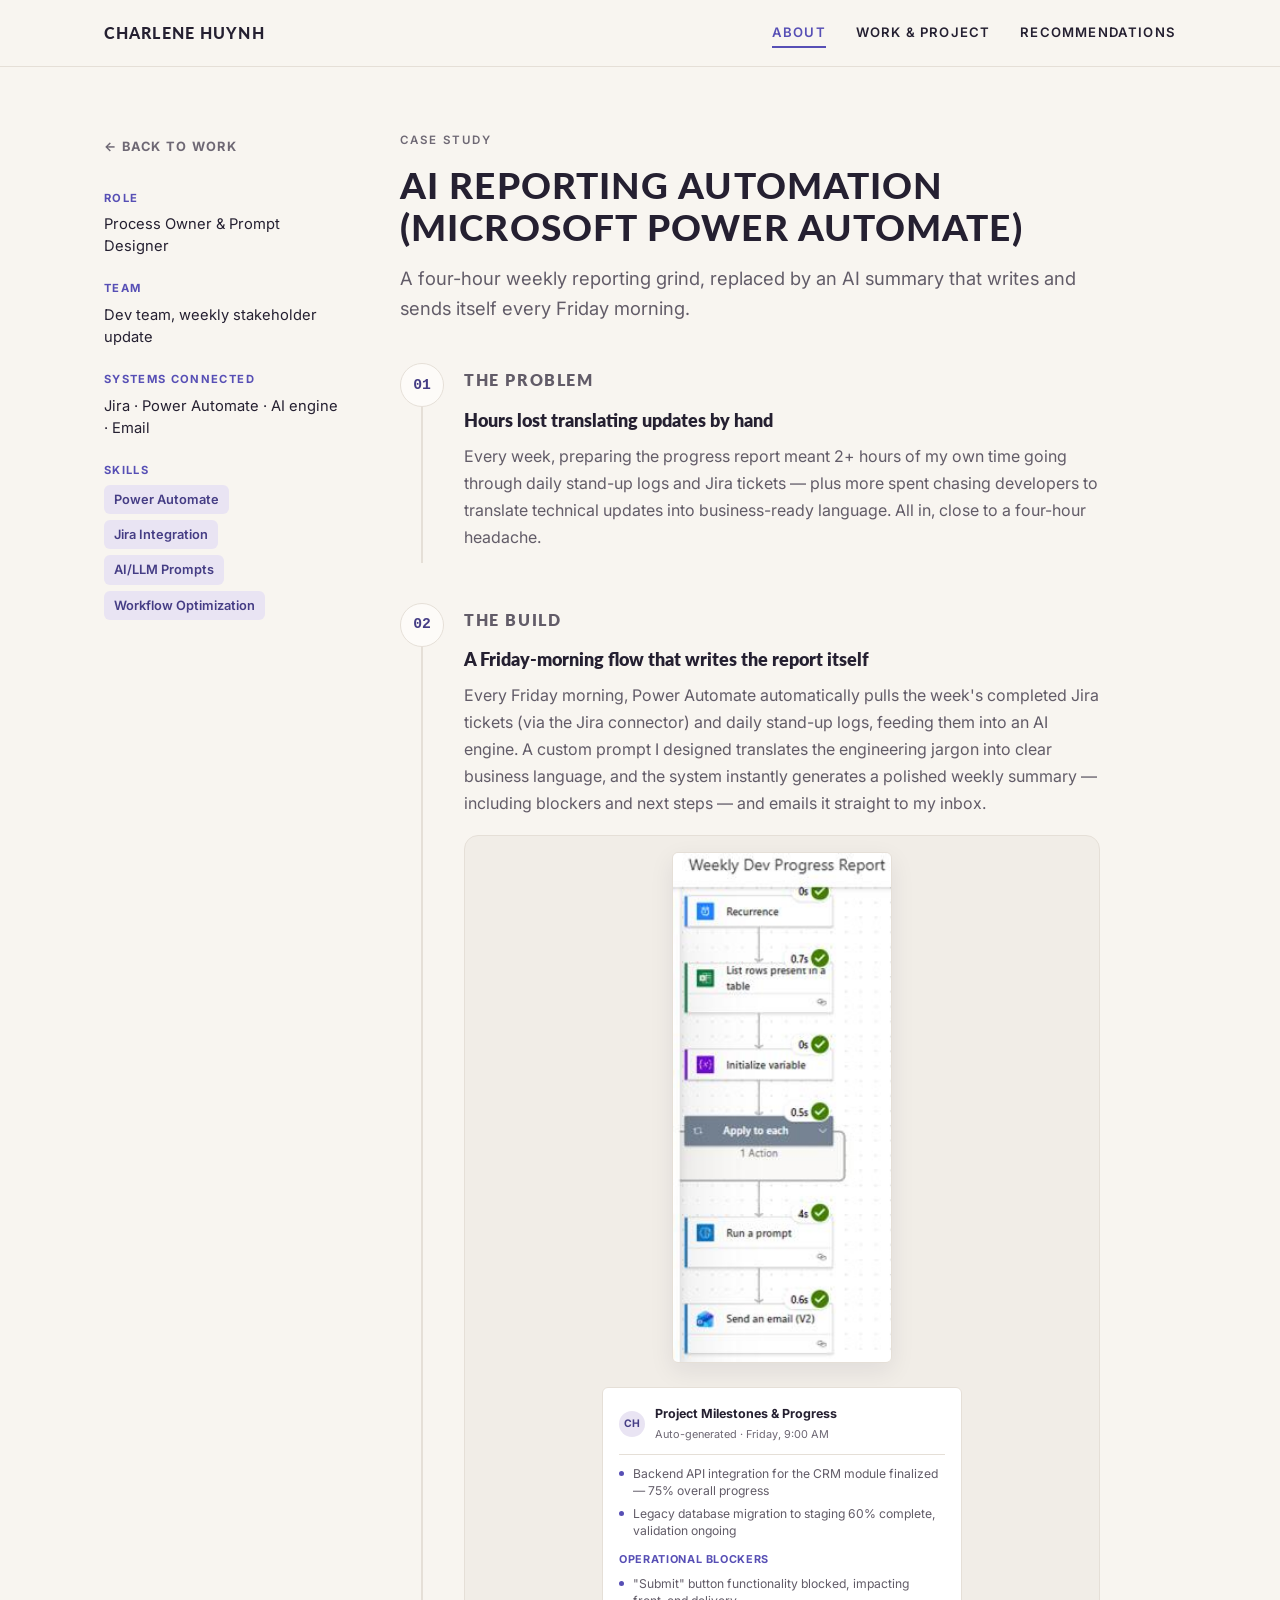
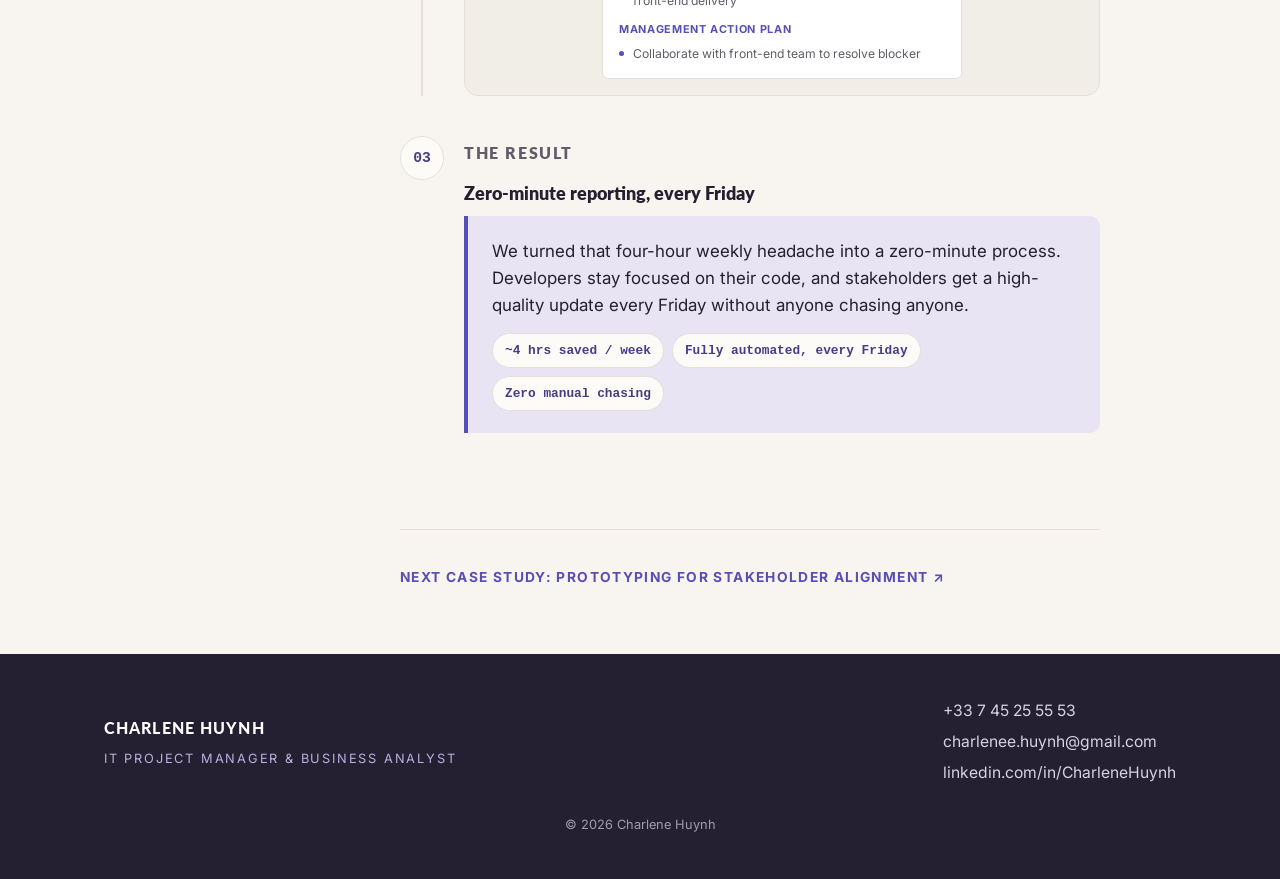
==== commit 7e264715: "Add Excel case studies, work carousel, and CV alignment - New case studies: ERP Data Migration Clean" ====
--- a/work/ai-reporting.html
+++ b/work/ai-reporting.html
@@ -8,7 +8,7 @@
 <link rel="preconnect" href="https://fonts.googleapis.com">
 <link rel="preconnect" href="https://fonts.gstatic.com" crossorigin>
 <link href="https://fonts.googleapis.com/css2?family=Figtree:wght@700;800&family=Lato:wght@400;700;900&family=Inter:wght@400;500;600;700&display=swap" rel="stylesheet">
-<link rel="stylesheet" href="../css/style.css?v=11">
+<link rel="stylesheet" href="../css/style.css?v=22">
 </head>
 <body>
 
@@ -131,7 +131,7 @@
   <div class="wrap footer-inner">
     <div class="footer-brand">
       <p class="footer-name">Charlene Huynh</p>
-      <p class="footer-title">IT Project &amp; Product Manager</p>
+      <p class="footer-title">IT Project Manager &amp; Business Analyst</p>
     </div>
     <div class="footer-contact">
       <a href="tel:+33745255553">+33 7 45 25 55 53</a>
@@ -147,6 +147,6 @@
   <img class="lightbox-img" src="" alt="">
 </div>
 
-<script src="../js/main.js?v=11"></script>
+<script src="../js/main.js?v=22"></script>
 </body>
 </html>
--- a/css/style.css
+++ b/css/style.css
@@ -452,6 +452,27 @@
   height: 16px;
   left: -40px;
 }
+/* study entry: hollow dot + badge so it reads as education, not a job */
+.timeline-item.is-study .timeline-dot {
+  background: var(--bg);
+  border: 3px solid var(--mid);
+}
+.timeline-badge {
+  display: inline-block;
+  font-size: 0.72rem;
+  letter-spacing: 0.06em;
+  text-transform: uppercase;
+  margin-bottom: 6px;
+}
+.study-list li { margin-bottom: 12px; }
+.study-list strong { color: var(--heading); }
+.study-meta {
+  font-size: 0.88rem;
+  color: var(--mid);
+  font-weight: 600;
+  white-space: nowrap;
+}
+.study-meta::before { content: "· "; }
 .timeline-role {
   font-family: var(--font-display);
   font-weight: 900;
@@ -465,6 +486,12 @@
   font-weight: 600;
   letter-spacing: 0.02em;
   margin-bottom: 8px;
+}
+.timeline-context {
+  font-size: 0.88rem;
+  font-style: italic;
+  color: var(--muted);
+  margin: -4px 0 8px;
 }
 .timeline-summary { font-size: 1rem; max-width: 58ch; }
 .timeline-summary li {
@@ -531,6 +558,62 @@
   grid-template-columns: repeat(3, 1fr);
   gap: 24px;
 }
+/* Work carousel: same 3-up card size as the coding grid, more cards
+   reachable with the arrow buttons (or by swiping on touch screens) */
+.carousel-wrap { position: relative; }
+.carousel-btn {
+  position: absolute;
+  top: 38%;
+  z-index: 2;
+  width: 48px;
+  height: 48px;
+  border-radius: 50%;
+  border: 3px solid var(--bg);
+  background: var(--mid);
+  color: #fff;
+  cursor: pointer;
+  display: flex;
+  align-items: center;
+  justify-content: center;
+  box-shadow: 0 6px 18px rgba(37, 32, 49, 0.22);
+  transform: translateY(-50%);
+  transition: background 0.15s ease, transform 0.15s ease;
+}
+.carousel-btn svg { width: 22px; height: 22px; fill: none; stroke: currentColor; stroke-width: 2.6; stroke-linecap: round; stroke-linejoin: round; }
+.carousel-btn:hover { background: var(--deep); transform: translateY(-50%) scale(1.06); }
+.carousel-btn:focus-visible { outline: 2px solid var(--mid); outline-offset: 3px; }
+.carousel-btn[hidden] { display: none; }
+.carousel-prev { left: -24px; }
+.carousel-next { right: -24px; }
+/* wide screens have room in the side margin: sit the arrows clear of the cards */
+@media (min-width: 1260px) {
+  .carousel-prev { left: -76px; }
+  .carousel-next { right: -76px; }
+}
+.carousel-count {
+  text-align: center;
+  font-size: 0.8rem;
+  color: var(--muted);
+  margin-top: 14px;
+  font-variant-numeric: tabular-nums;
+}
+.carousel-count:empty { display: none; }
+.project-carousel {
+  display: grid;
+  grid-auto-flow: column;
+  grid-auto-columns: calc((100% - 48px) / 3);
+  gap: 24px;
+  overflow-x: auto;
+  scroll-snap-type: x mandatory;
+  scroll-behavior: smooth;
+  scrollbar-width: none;
+  /* room for the card hover lift, which overflow would otherwise clip */
+  padding-top: 4px;
+  margin-top: -4px;
+}
+.project-carousel::-webkit-scrollbar { display: none; }
+.project-carousel > .project-card { scroll-snap-align: start; }
+@media (prefers-reduced-motion: reduce) { .project-carousel { scroll-behavior: auto; } }
 .project-card {
   background: var(--surface);
   border: 1px solid var(--line);
@@ -1029,7 +1112,7 @@
 .field-meta-value { font-size: 0.92rem; color: var(--heading); line-height: 1.5; }
 .field-rail .tag-row { flex-direction: column; align-items: flex-start; gap: 6px; }
 
-.field-main { max-width: 700px; }
+.field-main { max-width: 700px; min-width: 0; }
 .field-title { margin: 14px 0 16px; max-width: none; }
 .field-lede {
   font-size: 1.15rem;
@@ -1065,7 +1148,7 @@
   z-index: 1;
   flex-shrink: 0;
 }
-.field-step-content { padding-top: 4px; }
+.field-step-content { padding-top: 4px; min-width: 0; }
 .field-step-label {
   font-family: var(--font-display);
   font-size: 0.72rem;
@@ -1120,6 +1203,260 @@
   font-family: var(--font-mono);
   font-variant-numeric: tabular-nums;
 }
+
+/* --- ERP data clean-up (card mock + case study) --- */
+.mock-clean {
+  background: #fff;
+  border: 1px solid var(--line);
+  border-radius: var(--radius-sm);
+  padding: 16px;
+  width: 100%;
+  max-width: 340px;
+}
+.mock-clean-title {
+  font-size: 0.75rem;
+  font-weight: 700;
+  color: var(--heading);
+  margin-bottom: 10px;
+}
+.mock-clean-row {
+  height: 9px;
+  border-radius: 3px;
+  background: var(--tint);
+  margin-bottom: 5px;
+}
+.mock-clean-row.is-dup { background: #F6C9CF; }
+.mock-clean-row.is-format { background: #FBE3A6; }
+.mock-clean-row.is-missing { background: #BFD5F2; }
+.mock-clean-arrow {
+  text-align: center;
+  color: var(--mid);
+  font-size: 0.9rem;
+  margin: 6px 0;
+}
+.mock-clean-stats {
+  display: grid;
+  grid-template-columns: repeat(4, 1fr);
+  gap: 6px;
+  text-align: center;
+}
+.mock-clean-stats b {
+  display: block;
+  font-family: var(--font-display);
+  font-size: 1.05rem;
+  color: var(--heading);
+}
+.mock-clean-stats span { font-size: 0.62rem; color: var(--muted); line-height: 1.2; display: block; }
+.mock-clean-check {
+  margin-top: 10px;
+  text-align: center;
+  font-size: 0.7rem;
+  font-weight: 700;
+  letter-spacing: 0.08em;
+  color: #2F7A4B;
+}
+
+.sheet-scroll { overflow-x: auto; border: 1px solid var(--line); border-radius: var(--radius-sm); background: #fff; }
+.sheet-table {
+  width: 100%;
+  min-width: 560px;
+  border-collapse: collapse;
+  font-size: 0.8rem;
+  font-variant-numeric: tabular-nums;
+}
+.sheet-table th {
+  background: var(--heading);
+  color: #fff;
+  font-weight: 600;
+  text-align: left;
+  padding: 7px 10px;
+  white-space: nowrap;
+}
+.sheet-table td { padding: 6px 10px; border-top: 1px solid var(--line); white-space: nowrap; color: var(--body); }
+.sheet-table td:last-child { font-weight: 700; font-size: 0.74rem; }
+.sheet-brand td { background: #E4E1E8; font-weight: 800; color: var(--heading); letter-spacing: 0.04em; }
+.sheet-dup td { background: #FBE0E3; }
+.sheet-dup td:last-child { color: #B42335; }
+.sheet-format td { background: #FDF0CC; font-style: italic; }
+.sheet-format td:last-child { color: #946200; font-style: normal; }
+.sheet-missing td { background: #DCE8F8; }
+.sheet-missing td:last-child { color: #2457A0; }
+.sheet-table td.sheet-empty { box-shadow: inset 0 0 0 2px #D6303F; background: #fff; }
+
+.rule-list.rule-list-bullets { list-style: disc; }
+.rule-list { list-style: decimal; padding-left: 22px; margin: 4px 0 16px; max-width: 62ch; }
+.rule-list li { margin-bottom: 8px; padding-left: 4px; color: var(--body); }
+.rule-list strong { color: var(--heading); }
+.field-note {
+  background: var(--tint);
+  border-radius: var(--radius-sm);
+  padding: 14px 16px;
+  font-size: 0.95rem !important;
+}
+
+.output-grid { display: grid; grid-template-columns: 1.5fr 1fr; gap: 14px; align-items: start; }
+.output-label { font-size: 0.78rem !important; font-weight: 700; margin-bottom: 6px !important; }
+.output-label-ok { color: #2F7A4B !important; }
+.output-label-review { color: #2457A0 !important; }
+.sheet-table.out-table { min-width: 0; }
+.out-table td:last-child { font-weight: 400; font-size: 0.8rem; }
+@media (max-width: 640px) { .output-grid { grid-template-columns: 1fr; } }
+
+.clean-stats {
+  display: grid;
+  grid-template-columns: repeat(5, 1fr);
+  gap: 10px;
+  margin-bottom: 18px;
+}
+.clean-stat {
+  background: var(--surface);
+  border: 1px solid var(--line);
+  border-radius: var(--radius-sm);
+  padding: 14px 10px;
+  text-align: center;
+}
+.clean-stat-num {
+  display: block;
+  font-family: var(--font-display);
+  font-weight: 900;
+  font-size: 1.7rem;
+  line-height: 1.1;
+  color: var(--heading);
+}
+.clean-stat-label { display: block; font-size: 0.72rem; color: var(--muted); margin-top: 4px; }
+.clean-stat-ok .clean-stat-num { color: #2F7A4B; }
+.clean-stat-dup .clean-stat-num { color: #B42335; }
+.clean-stat-review .clean-stat-num { color: #2457A0; }
+.clean-stat-check .clean-stat-num { font-size: 1.1rem; padding: 7px 0 3px; color: #2F7A4B; }
+@media (max-width: 640px) {
+  .clean-stats { grid-template-columns: repeat(2, 1fr); }
+  .clean-stat-check { grid-column: span 2; }
+}
+
+/* --- Weekly business review (card mock + case study) --- */
+.mock-wbr-sources { display: flex; flex-wrap: wrap; gap: 5px; justify-content: center; }
+.mock-wbr-sources span {
+  font-size: 0.64rem;
+  font-weight: 600;
+  color: var(--deep);
+  background: var(--lilac);
+  border-radius: 10px;
+  padding: 3px 8px;
+}
+.mock-wbr-table { width: 100%; border-collapse: collapse; font-size: 0.66rem; font-variant-numeric: tabular-nums; }
+.mock-wbr-table th { text-align: right; color: var(--muted); font-weight: 600; padding: 2px 4px; }
+.mock-wbr-table th:first-child, .mock-wbr-table td:first-child { text-align: left; }
+.mock-wbr-table td { text-align: right; padding: 3px 4px; border-top: 1px solid var(--line); color: var(--heading); }
+.kpi-up { color: #2F7A4B !important; font-weight: 700; }
+.kpi-down { color: #B42335 !important; font-weight: 700; }
+
+.sheet-table td.sheet-off { background: #D9D6DE; color: #fff; font-size: 0.66rem; font-weight: 700; text-align: center; }
+.sheet-table td.sheet-text { box-shadow: inset 0 0 0 2px #E0A100; }
+.sheet-total td { background: #FFF4D6; font-weight: 700; color: var(--heading); }
+.sheet-table td.sheet-wrong { box-shadow: inset 0 0 0 2px #D6303F; }
+
+.source-grid { display: grid; grid-template-columns: repeat(3, minmax(0, 1fr)); gap: 12px; margin: 6px 0 18px; }
+.source-card {
+  background: var(--surface);
+  border: 1px solid var(--line);
+  border-top: 3px solid var(--mid);
+  border-radius: var(--radius-sm);
+  padding: 14px 14px 12px;
+  display: flex;
+  flex-direction: column;
+}
+.source-card:nth-child(2) { border-top-color: #2F7A4B; }
+.source-card:nth-child(3) { border-top-color: #E0A100; }
+.field-step-content .source-kind { font-size: 0.68rem; font-weight: 700; letter-spacing: 0.08em; text-transform: uppercase; color: var(--muted); margin-bottom: 4px; }
+.field-step-content .source-name { font-family: var(--font-display); font-weight: 900; font-size: 1rem; color: var(--heading); margin-bottom: 6px; }
+.field-step-content .source-desc { font-size: 0.84rem; line-height: 1.5; margin-bottom: 10px; flex: 1; }
+.source-mini {
+  display: grid;
+  grid-template-columns: 1.5fr 1fr 1fr;
+  font-size: 0.66rem;
+  font-variant-numeric: tabular-nums;
+  border: 1px solid var(--line);
+  border-radius: 4px;
+  overflow: hidden;
+  background: #fff;
+}
+.source-mini span { background: var(--heading); color: #fff; font-weight: 600; padding: 3px 6px; white-space: nowrap; }
+.source-mini i { font-style: normal; padding: 3px 6px; white-space: nowrap; color: var(--body); }
+.source-mini i.off { background: #D9D6DE; color: #fff; font-weight: 700; }
+@media (max-width: 640px) { .source-grid { grid-template-columns: 1fr; } }
+
+.pipeline { margin: 4px 0 18px; max-width: 62ch; }
+.pipeline li {
+  position: relative;
+  padding: 0 0 10px 22px;
+}
+.pipeline li::before {
+  content: "";
+  position: absolute;
+  left: 0;
+  top: 7px;
+  width: 9px;
+  height: 9px;
+  border-radius: 50%;
+  background: var(--mid);
+}
+/* thin line linking the dots, so it still reads as one flow */
+.pipeline li:not(:last-child)::after {
+  content: "";
+  position: absolute;
+  left: 4px;
+  top: 18px;
+  bottom: 0;
+  width: 1px;
+  background: var(--line);
+}
+.pipeline li:last-child { padding-bottom: 0; }
+.field-step-content .pipeline-title { font-weight: 700; font-size: 0.92rem; color: var(--heading); margin-bottom: 0; line-height: 1.5; }
+.pipeline-title code {
+  font-family: var(--font-mono);
+  font-size: 0.68rem;
+  font-weight: 500;
+  color: var(--deep);
+  background: var(--lilac);
+  border-radius: 4px;
+  padding: 2px 6px;
+  margin-left: 6px;
+  white-space: nowrap;
+}
+.field-step-content .pipeline-desc { font-size: 0.85rem; line-height: 1.5; margin-bottom: 0; }
+
+.query-flow { display: flex; flex-wrap: wrap; align-items: center; gap: 6px; margin: 6px 0 18px; }
+.query-flow span {
+  font-family: var(--font-mono);
+  font-size: 0.78rem;
+  background: var(--surface);
+  border: 1px solid var(--line);
+  border-radius: var(--radius-sm);
+  padding: 5px 9px;
+  color: var(--deep);
+}
+.query-flow i { font-style: normal; color: var(--muted); }
+
+.report-table { min-width: 480px; }
+.report-table td:not(:first-child), .report-table th:not(:first-child) { text-align: right; }
+.report-table td:last-child { font-weight: 400; font-size: 0.8rem; }
+.report-table .report-target td { color: var(--muted); font-style: italic; }
+.report-table .report-market td { font-weight: 800; background: var(--tint); }
+
+.glide-chart { width: 100%; height: auto; display: block; }
+.glide-chart .grid { stroke: var(--line); stroke-width: 1; }
+.glide-chart .axis { fill: var(--muted); font-size: 11px; font-family: var(--font-body); }
+.glide-chart .line-team { fill: none; stroke: var(--mid); stroke-width: 2.5; }
+.glide-chart .line-market { fill: none; stroke: #A39DAF; stroke-width: 2; }
+.glide-chart .line-target { fill: none; stroke: #D6303F; stroke-width: 1.6; stroke-dasharray: 5 4; }
+.glide-chart .dot-team { fill: var(--mid); }
+.glide-chart .label { font-size: 11px; font-weight: 700; font-family: var(--font-body); }
+.chart-box { background: #fff; border: 1px solid var(--line); border-radius: var(--radius-sm); padding: 14px 12px 8px; }
+.chart-legend { display: flex; flex-wrap: wrap; gap: 14px; font-size: 0.76rem; color: var(--body); margin: 2px 4px 6px; }
+.chart-legend span::before { content: ""; display: inline-block; width: 18px; height: 0; border-top: 3px solid; vertical-align: middle; margin-right: 6px; }
+.chart-legend .lg-team::before { border-color: var(--mid); }
+.chart-legend .lg-market::before { border-color: #A39DAF; }
+.chart-legend .lg-target::before { border-top: 2px dashed #D6303F; }
 
 @media (max-width: 780px) {
   .field-wrap { grid-template-columns: 1fr; }
@@ -1157,6 +1494,10 @@
   .skill-card { flex-basis: 47%; }
   .cv-columns { grid-template-columns: 1fr; gap: 32px; }
   .project-grid { grid-template-columns: 1fr; }
+  .project-carousel { grid-auto-columns: 85%; gap: 16px; }
+  .carousel-btn { width: 42px; height: 42px; }
+  .carousel-prev { left: -8px; }
+  .carousel-next { right: -8px; }
   .code-project-grid { grid-template-columns: 1fr; }
   .testimonial-grid { grid-template-columns: 1fr; }
   .footer-inner { flex-direction: column; text-align: center; }
